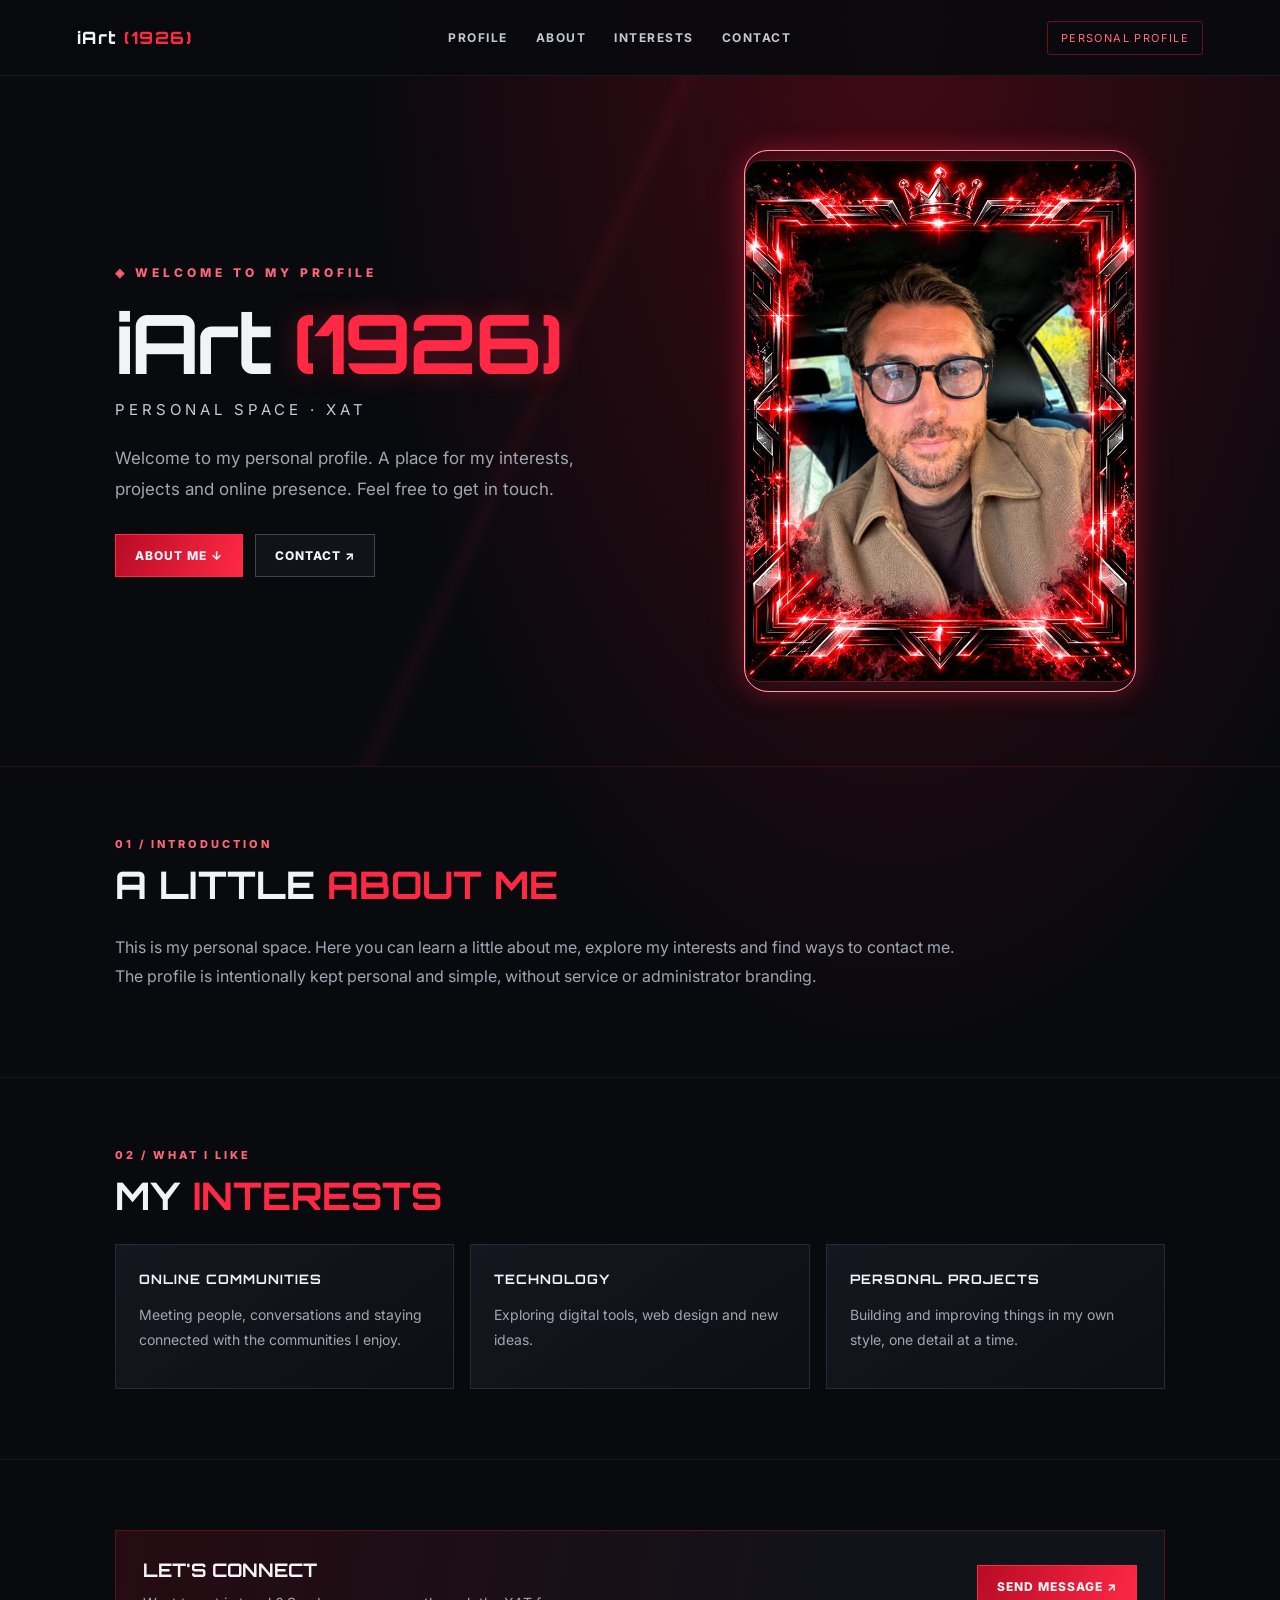
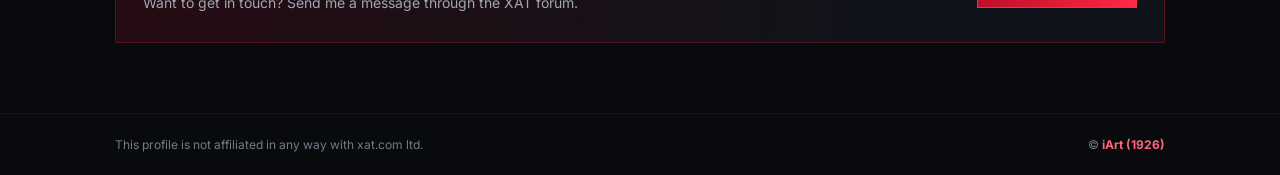
==== index.html @ 874a9d86 "Add files via upload" ====
<!doctype html>
<html lang="en">
<head>
<meta charset="utf-8"><meta name="viewport" content="width=device-width,initial-scale=1">
<title>iArt (1926) | Personal Profile</title>
<meta name="description" content="Personal profile of iArt (1926).">
<link rel="icon" type="image/jpeg" href="assets/profile.jpg">
<style>
@import url('https://fonts.googleapis.com/css2?family=Inter:wght@400;500;600;700;800&family=Orbitron:wght@500;700;800&display=swap');
:root{--red:#ff2945;--bg:#090a0e;--panel:#11131a;--line:#282b35;--text:#f2f3f7;--muted:#a1a6b3}*{box-sizing:border-box;-webkit-user-select:none;user-select:none;-webkit-touch-callout:none}html{scroll-behavior:smooth}img{-webkit-user-drag:none;user-drag:none}body{margin:0;background:radial-gradient(ellipse at 70% 0%,#420914 0,transparent 42%),var(--bg);color:var(--text);font-family:Inter,Arial,sans-serif;overflow-x:hidden}a{color:inherit;text-decoration:none}.top{height:76px;display:flex;align-items:center;justify-content:space-between;padding:0 clamp(20px,6vw,90px);border-bottom:1px solid #ffffff12;background:#090a0eeb;backdrop-filter:blur(12px);position:sticky;top:0;z-index:10}.brand{font-family:Orbitron,sans-serif;font-size:17px;font-weight:800;letter-spacing:1.5px}.brand span{color:var(--red)}nav{display:flex;gap:28px;color:#c5c8d1;font-size:12px;font-weight:700;letter-spacing:1.5px}nav a:hover{color:#fff}.pill{font-size:11px;color:#ff6b7e;border:1px solid #ff29455e;padding:9px 13px;letter-spacing:1.4px;border-radius:3px}.hero{min-height:590px;display:grid;grid-template-columns:1.1fr .9fr;gap:50px;align-items:center;padding:65px clamp(24px,9vw,140px);position:relative;overflow:hidden;border-bottom:1px solid #ff294526}.hero:before{content:"";position:absolute;inset:0;background:linear-gradient(115deg,transparent 42%,#ff29450d 43%,transparent 44%);animation:glow 8s ease-in-out infinite alternate;pointer-events:none}.copy,.portrait-wrap{position:relative;z-index:1}.eyebrow{font-size:12px;color:#ff6579;letter-spacing:4px;font-weight:800}.hero h1{font-family:Orbitron,sans-serif;font-size:clamp(44px,6.4vw,82px);line-height:1.05;letter-spacing:-2.5px;margin:20px 0 14px}.hero h1 span{color:var(--red);text-shadow:0 0 25px #ff29454d}.subtitle{font-size:15px;color:#c8cbd4;letter-spacing:4px;text-transform:uppercase}.intro{max-width:520px;color:var(--muted);font-size:17px;line-height:1.8;margin:24px 0 30px}.actions{display:flex;gap:12px;flex-wrap:wrap}.btn{display:inline-flex;align-items:center;justify-content:center;padding:13px 19px;background:linear-gradient(110deg,#b80b25,var(--red));border:1px solid #ff2945;font-size:12px;font-weight:800;letter-spacing:1px;transition:.2s}.btn:hover{transform:translateY(-3px);box-shadow:0 8px 25px #ff294533}.btn.alt{background:#11131a;border-color:#424550}.portrait-wrap{display:flex;align-items:center;justify-content:center;min-height:560px;isolation:isolate;position:relative}.portrait-wrap:after{content:"";position:absolute;width:min(34vw,390px);height:100%;max-height:540px;border:1px solid #ff2945;border-radius:24px;box-shadow:0 0 24px #ff294566;pointer-events:none;animation:framePulse 2.4s ease-in-out infinite;z-index:2;opacity:.65}.portrait-wrap:before{content:"";position:absolute;width:min(34vw,390px);height:100%;max-height:540px;border:1px solid #ff9aa7;border-radius:24px;pointer-events:none;animation:frameSweep 4s linear infinite;z-index:3}.portrait-ring{display:none}.portrait-ring:before{display:none}.portrait{width:min(34vw,390px);height:auto;max-height:540px;object-fit:contain;object-position:center;border-radius:16px;border:1px solid #ff29455c;box-shadow:0 0 40px #ff294533;animation:float 5s ease-in-out infinite, framePulse 2.4s ease-in-out infinite;position:relative;z-index:1;background:#090a0e}.section{padding:70px clamp(24px,9vw,140px);border-bottom:1px solid #ffffff0d}.section-head{margin-bottom:25px}.kicker{font-size:11px;color:#ff6579;letter-spacing:3px;font-weight:800}.section h2{font-family:Orbitron,sans-serif;font-size:clamp(25px,3vw,38px);margin:10px 0}.section h2 span{color:var(--red)}.section p{color:var(--muted);line-height:1.8;max-width:850px}.grid{display:grid;grid-template-columns:repeat(3,1fr);gap:16px;margin-top:25px}.card{background:linear-gradient(145deg,#151720,#0e0f14);border:1px solid var(--line);padding:23px;min-height:145px}.card strong{font-family:Orbitron,sans-serif;font-size:13px;letter-spacing:1px}.card p{font-size:14px;margin-bottom:0}.contact{display:flex;align-items:center;justify-content:space-between;gap:25px;background:linear-gradient(100deg,#260b12,#11131a 72%);border:1px solid #ff29453d;padding:27px}.contact h3{font-family:Orbitron,sans-serif;margin:0 0 8px}.contact p{margin:0;font-size:14px}.footer{display:flex;justify-content:space-between;gap:20px;padding:23px clamp(24px,9vw,140px);color:#747b89;font-size:12px}.footer b{color:#ff6579}@keyframes rotate{to{transform:rotate(360deg)}}@keyframes framePulse{0%,100%{opacity:.72;box-shadow:0 0 10px #ff2945,inset 0 0 12px #ff294522}50%{opacity:1;box-shadow:0 0 28px #ff2945,inset 0 0 25px #ff294544}}@keyframes frameSweep{0%{filter:drop-shadow(0 0 2px #fff)}50%{filter:drop-shadow(0 0 10px #ff2945)}100%{filter:drop-shadow(0 0 2px #fff)}}@keyframes float{0%,100%{transform:translateY(0)}50%{transform:translateY(-9px)}}@keyframes glow{from{transform:translateX(-1%)}to{transform:translateX(2%)}}@media(max-width:800px){nav{display:none}.hero{grid-template-columns:1fr;gap:10px;padding-top:55px}.hero h1{font-size:clamp(38px,10vw,66px)}.portrait-wrap{min-height:400px}.portrait{width:min(82vw,360px);max-height:420px}.portrait-ring{display:none}.portrait-wrap:before,.portrait-wrap:after{width:min(86vw,370px);height:420px}.grid{grid-template-columns:1fr}.contact,.footer{flex-direction:column;align-items:flex-start}.section{padding:50px 24px}}@media(prefers-reduced-motion:reduce){*,*:before,*:after{animation:none!important;scroll-behavior:auto!important}}
</style>
</head>
<body>
<header class="top"><a class="brand" href="#top">iArt <span>(1926)</span></a><nav><a href="#profile">PROFILE</a><a href="#about">ABOUT</a><a href="#interests">INTERESTS</a><a href="#contact">CONTACT</a></nav><span class="pill">PERSONAL PROFILE</span></header>
<main id="top">
<section class="hero" id="profile"><div class="copy"><div class="eyebrow">◈ WELCOME TO MY PROFILE</div><h1>iArt <span>(1926)</span></h1><div class="subtitle">Personal space · XAT</div><p class="intro">Welcome to my personal profile. A place for my interests, projects and online presence. Feel free to get in touch.</p><div class="actions"><a class="btn" href="#about">ABOUT ME ↓</a><a class="btn alt" href="https://forum.xat.com/messenger/compose/?to=30314" target="_blank" rel="noopener noreferrer">CONTACT ↗</a></div></div><div class="portrait-wrap"><div class="portrait-ring"></div><img class="portrait" src="assets/profile-frame.jpg" alt="iArt (1926) portrait with animated red crown frame"></div></section>
<section class="section" id="about"><div class="section-head"><div class="kicker">01 / INTRODUCTION</div><h2>A LITTLE <span>ABOUT ME</span></h2></div><p>This is my personal space. Here you can learn a little about me, explore my interests and find ways to contact me. The profile is intentionally kept personal and simple, without service or administrator branding.</p></section>
<section class="section" id="interests"><div class="section-head"><div class="kicker">02 / WHAT I LIKE</div><h2>MY <span>INTERESTS</span></h2></div><div class="grid"><article class="card"><strong>ONLINE COMMUNITIES</strong><p>Meeting people, conversations and staying connected with the communities I enjoy.</p></article><article class="card"><strong>TECHNOLOGY</strong><p>Exploring digital tools, web design and new ideas.</p></article><article class="card"><strong>PERSONAL PROJECTS</strong><p>Building and improving things in my own style, one detail at a time.</p></article></div></section>
<section class="section" id="contact"><div class="contact"><div><h3>LET'S CONNECT</h3><p>Want to get in touch? Send me a message through the XAT forum.</p></div><a class="btn" href="https://forum.xat.com/messenger/compose/?to=30314" target="_blank" rel="noopener noreferrer">SEND MESSAGE ↗</a></div></section>
</main><footer class="footer"><span>This profile is not affiliated in any way with xat.com ltd. </span><span>© <b>iArt (1926)</b></span></footer>

<script>
// Casual copy/inspection deterrents only; these cannot secure source code on a public website.
document.addEventListener('contextmenu', function (event) { event.preventDefault(); });
document.addEventListener('selectstart', function (event) { event.preventDefault(); });
document.addEventListener('dragstart', function (event) { if (event.target && event.target.tagName === 'IMG') event.preventDefault(); });
document.addEventListener('keydown', function (event) {
  const key = (event.key || '').toLowerCase();
  if ((event.ctrlKey || event.metaKey) && ['a','c','u','s','p','x'].includes(key)) event.preventDefault();
  if (event.key === 'F12' || (event.ctrlKey && event.shiftKey && ['i','j','c'].includes(key))) event.preventDefault();
});
</script>
</body></html>
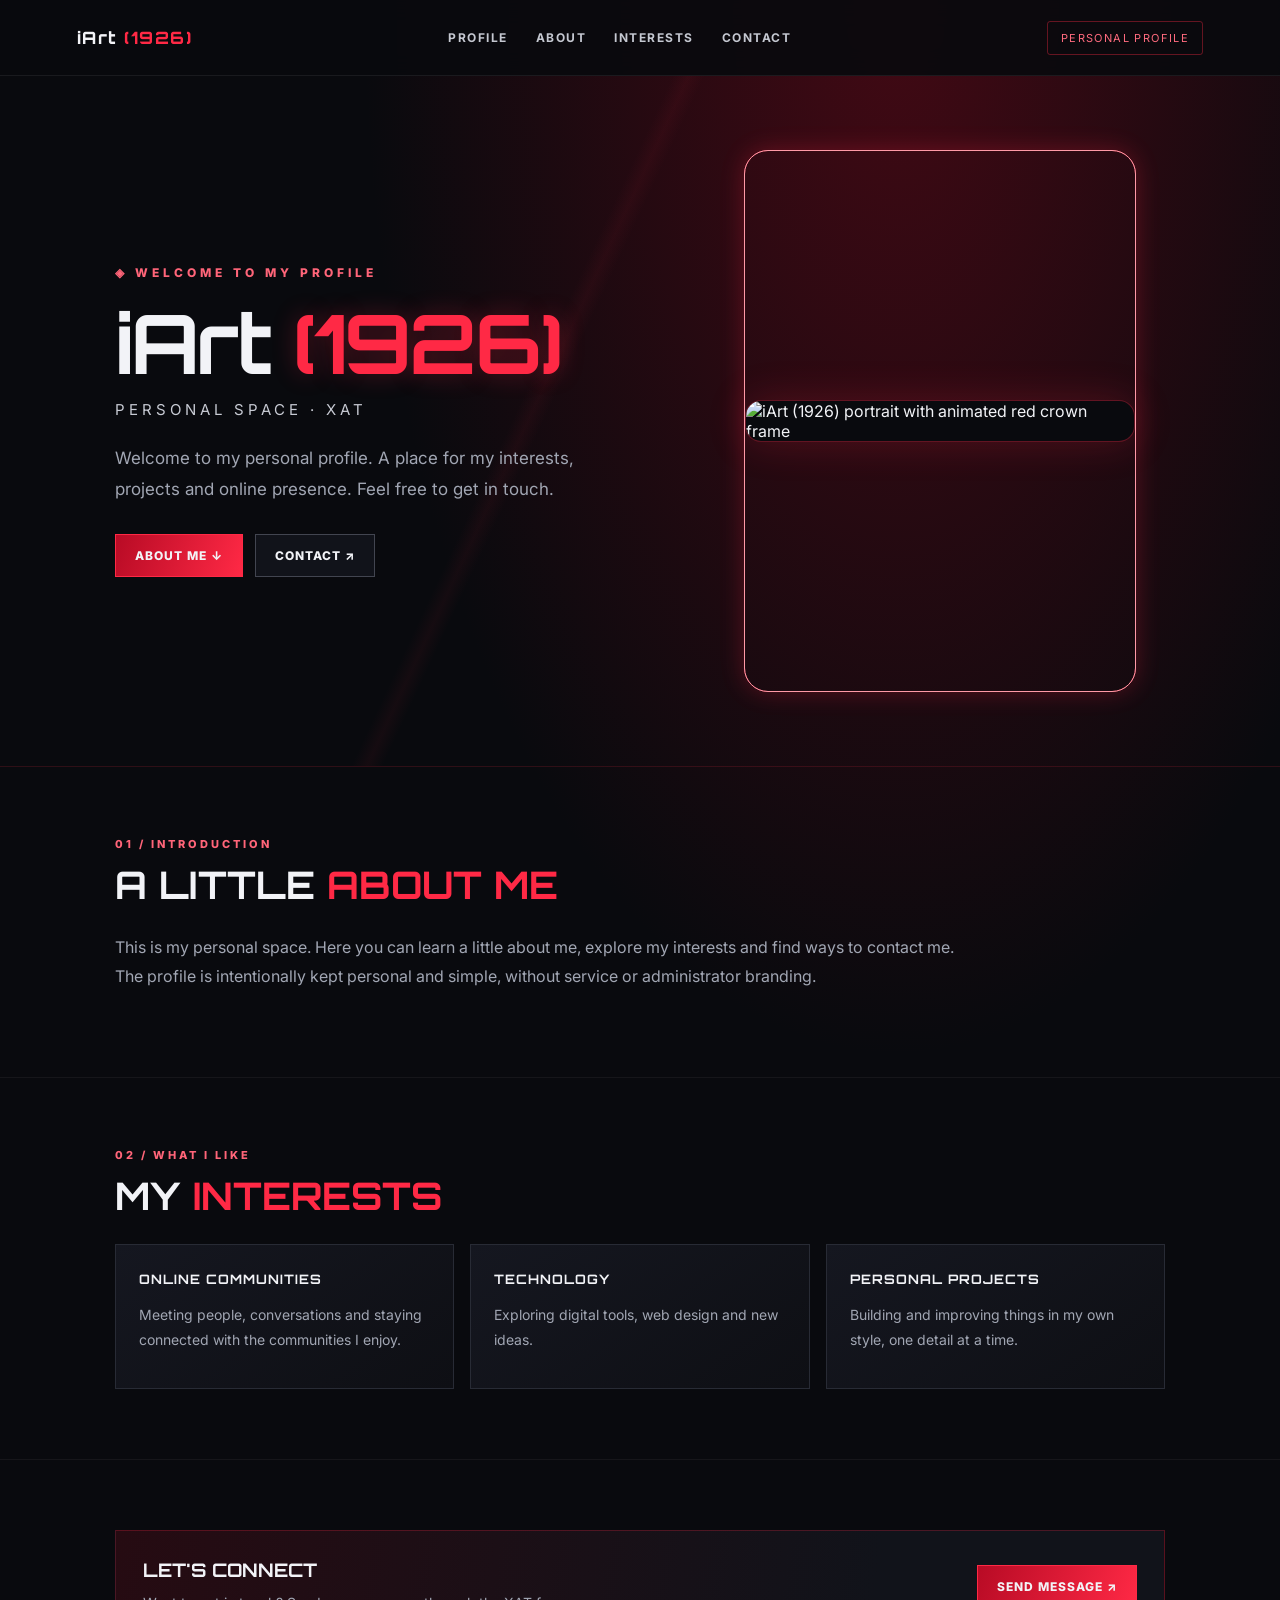
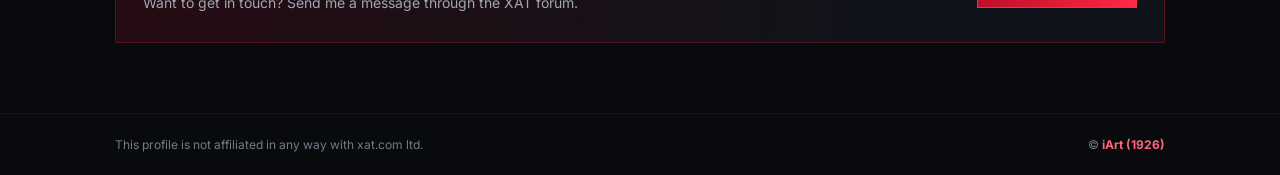
==== commit a2fb709b: "Update index.html" ====
--- a/index.html
+++ b/index.html
@@ -13,7 +13,7 @@
 <body>
 <header class="top"><a class="brand" href="#top">iArt <span>(1926)</span></a><nav><a href="#profile">PROFILE</a><a href="#about">ABOUT</a><a href="#interests">INTERESTS</a><a href="#contact">CONTACT</a></nav><span class="pill">PERSONAL PROFILE</span></header>
 <main id="top">
-<section class="hero" id="profile"><div class="copy"><div class="eyebrow">◈ WELCOME TO MY PROFILE</div><h1>iArt <span>(1926)</span></h1><div class="subtitle">Personal space · XAT</div><p class="intro">Welcome to my personal profile. A place for my interests, projects and online presence. Feel free to get in touch.</p><div class="actions"><a class="btn" href="#about">ABOUT ME ↓</a><a class="btn alt" href="https://forum.xat.com/messenger/compose/?to=30314" target="_blank" rel="noopener noreferrer">CONTACT ↗</a></div></div><div class="portrait-wrap"><div class="portrait-ring"></div><img class="portrait" src="assets/profile-frame.jpg" alt="iArt (1926) portrait with animated red crown frame"></div></section>
+<section class="hero" id="profile"><div class="copy"><div class="eyebrow">◈ WELCOME TO MY PROFILE</div><h1>iArt <span>(1926)</span></h1><div class="subtitle">Personal space · XAT</div><p class="intro">Welcome to my personal profile. A place for my interests, projects and online presence. Feel free to get in touch.</p><div class="actions"><a class="btn" href="#about">ABOUT ME ↓</a><a class="btn alt" href="https://forum.xat.com/messenger/compose/?to=30314" target="_blank" rel="noopener noreferrer">CONTACT ↗</a></div></div><div class="portrait-wrap"><div class="portrait-ring"></div><img class="portrait" src="https://xatimg.com/image/y2RQSzGAPygs.jpg" alt="iArt (1926) portrait with animated red crown frame"></div></section>
 <section class="section" id="about"><div class="section-head"><div class="kicker">01 / INTRODUCTION</div><h2>A LITTLE <span>ABOUT ME</span></h2></div><p>This is my personal space. Here you can learn a little about me, explore my interests and find ways to contact me. The profile is intentionally kept personal and simple, without service or administrator branding.</p></section>
 <section class="section" id="interests"><div class="section-head"><div class="kicker">02 / WHAT I LIKE</div><h2>MY <span>INTERESTS</span></h2></div><div class="grid"><article class="card"><strong>ONLINE COMMUNITIES</strong><p>Meeting people, conversations and staying connected with the communities I enjoy.</p></article><article class="card"><strong>TECHNOLOGY</strong><p>Exploring digital tools, web design and new ideas.</p></article><article class="card"><strong>PERSONAL PROJECTS</strong><p>Building and improving things in my own style, one detail at a time.</p></article></div></section>
 <section class="section" id="contact"><div class="contact"><div><h3>LET'S CONNECT</h3><p>Want to get in touch? Send me a message through the XAT forum.</p></div><a class="btn" href="https://forum.xat.com/messenger/compose/?to=30314" target="_blank" rel="noopener noreferrer">SEND MESSAGE ↗</a></div></section>
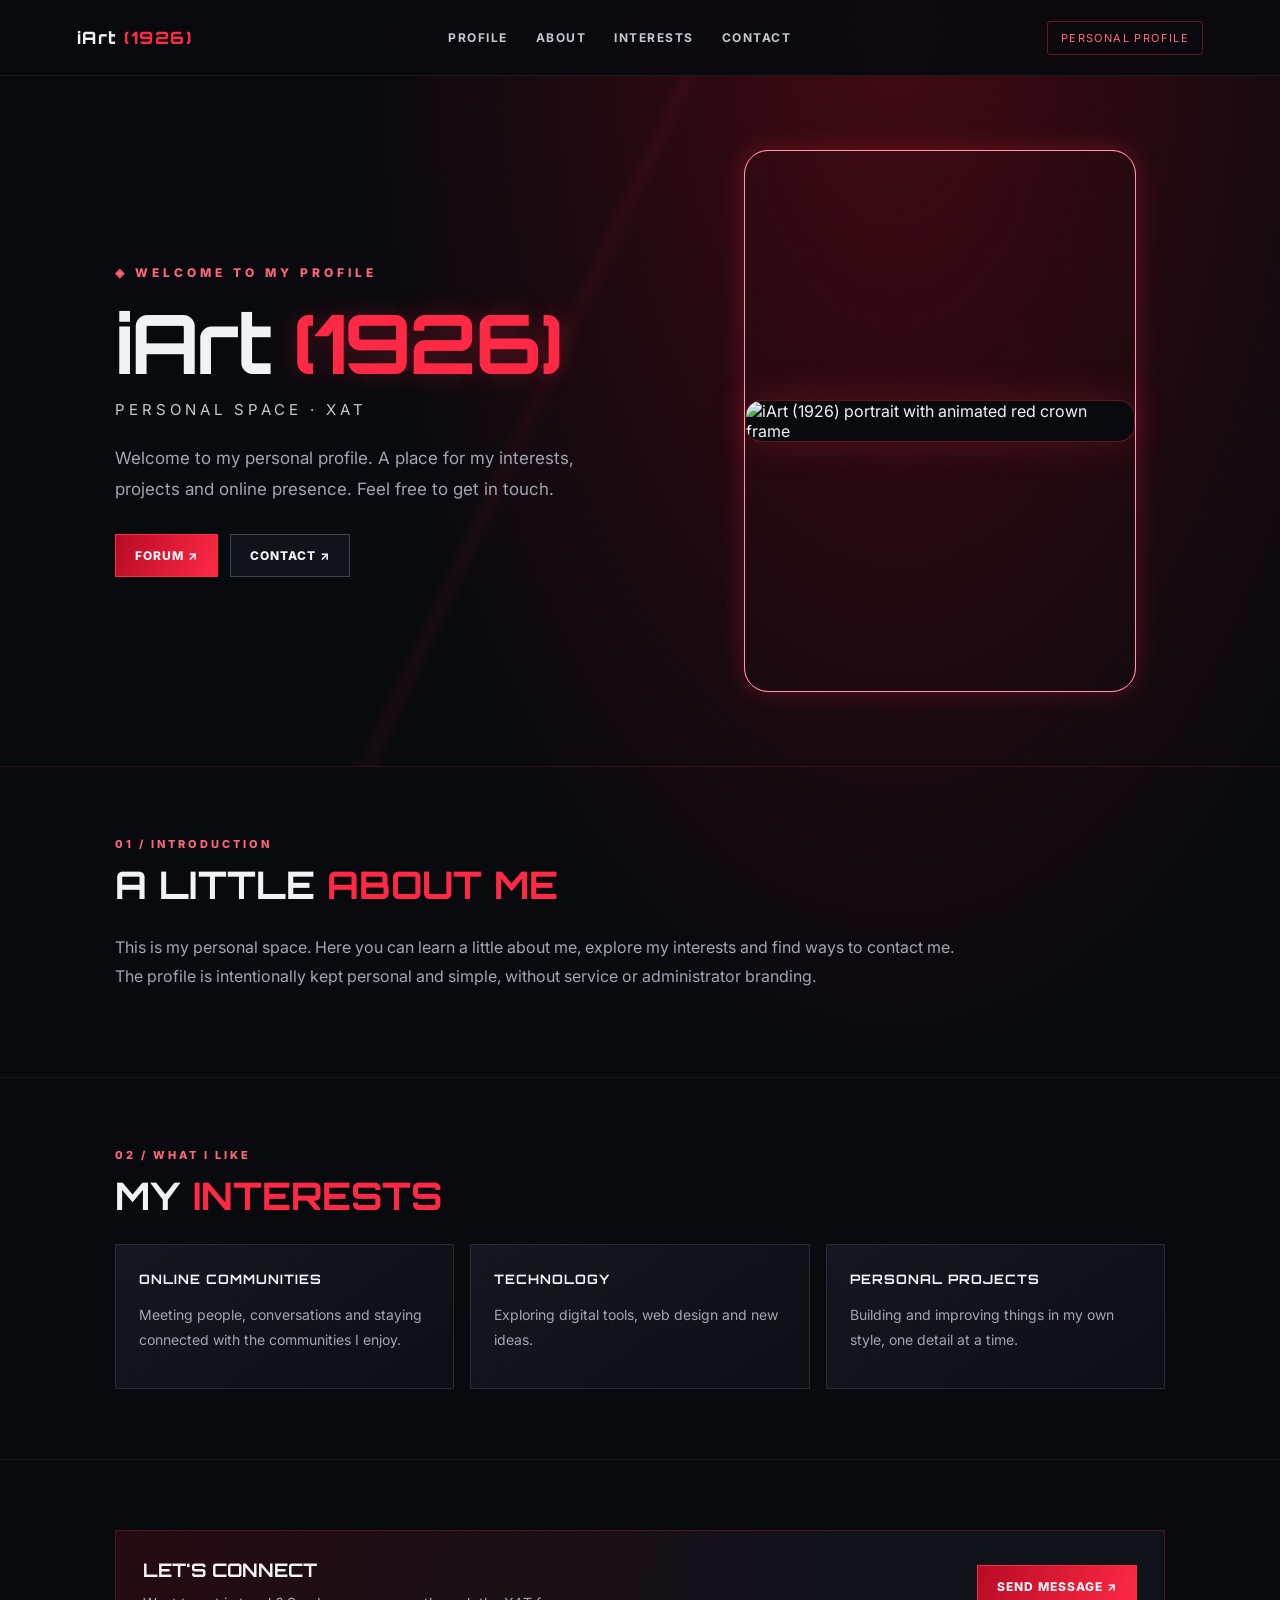
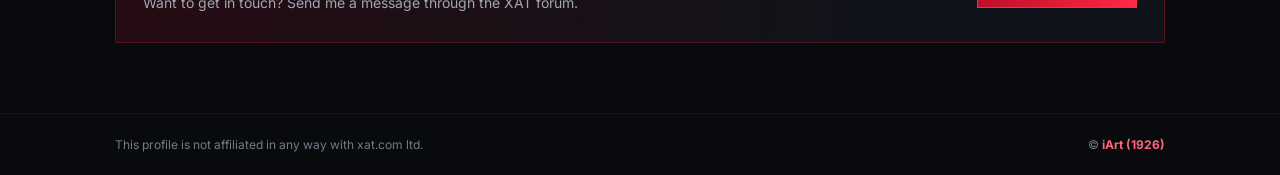
==== commit 7cd12cf3: "Update index.html" ====
--- a/index.html
+++ b/index.html
@@ -13,7 +13,7 @@
 <body>
 <header class="top"><a class="brand" href="#top">iArt <span>(1926)</span></a><nav><a href="#profile">PROFILE</a><a href="#about">ABOUT</a><a href="#interests">INTERESTS</a><a href="#contact">CONTACT</a></nav><span class="pill">PERSONAL PROFILE</span></header>
 <main id="top">
-<section class="hero" id="profile"><div class="copy"><div class="eyebrow">◈ WELCOME TO MY PROFILE</div><h1>iArt <span>(1926)</span></h1><div class="subtitle">Personal space · XAT</div><p class="intro">Welcome to my personal profile. A place for my interests, projects and online presence. Feel free to get in touch.</p><div class="actions"><a class="btn" href="#about">ABOUT ME ↓</a><a class="btn alt" href="https://forum.xat.com/messenger/compose/?to=30314" target="_blank" rel="noopener noreferrer">CONTACT ↗</a></div></div><div class="portrait-wrap"><div class="portrait-ring"></div><img class="portrait" src="https://xatimg.com/image/y2RQSzGAPygs.jpg" alt="iArt (1926) portrait with animated red crown frame"></div></section>
+<section class="hero" id="profile"><div class="copy"><div class="eyebrow">◈ WELCOME TO MY PROFILE</div><h1>iArt <span>(1926)</span></h1><div class="subtitle">Personal space · XAT</div><p class="intro">Welcome to my personal profile. A place for my interests, projects and online presence. Feel free to get in touch.</p><div class="actions"><a class="btn" href="https://forum.xat.com/profile/30314/">FORUM ↗</a><a class="btn alt" href="https://forum.xat.com/messenger/compose/?to=30314" target="_blank" rel="noopener noreferrer">CONTACT ↗</a></div></div><div class="portrait-wrap"><div class="portrait-ring"></div><img class="portrait" src="https://xatimg.com/image/y2RQSzGAPygs.jpg" alt="iArt (1926) portrait with animated red crown frame"></div></section>
 <section class="section" id="about"><div class="section-head"><div class="kicker">01 / INTRODUCTION</div><h2>A LITTLE <span>ABOUT ME</span></h2></div><p>This is my personal space. Here you can learn a little about me, explore my interests and find ways to contact me. The profile is intentionally kept personal and simple, without service or administrator branding.</p></section>
 <section class="section" id="interests"><div class="section-head"><div class="kicker">02 / WHAT I LIKE</div><h2>MY <span>INTERESTS</span></h2></div><div class="grid"><article class="card"><strong>ONLINE COMMUNITIES</strong><p>Meeting people, conversations and staying connected with the communities I enjoy.</p></article><article class="card"><strong>TECHNOLOGY</strong><p>Exploring digital tools, web design and new ideas.</p></article><article class="card"><strong>PERSONAL PROJECTS</strong><p>Building and improving things in my own style, one detail at a time.</p></article></div></section>
 <section class="section" id="contact"><div class="contact"><div><h3>LET'S CONNECT</h3><p>Want to get in touch? Send me a message through the XAT forum.</p></div><a class="btn" href="https://forum.xat.com/messenger/compose/?to=30314" target="_blank" rel="noopener noreferrer">SEND MESSAGE ↗</a></div></section>
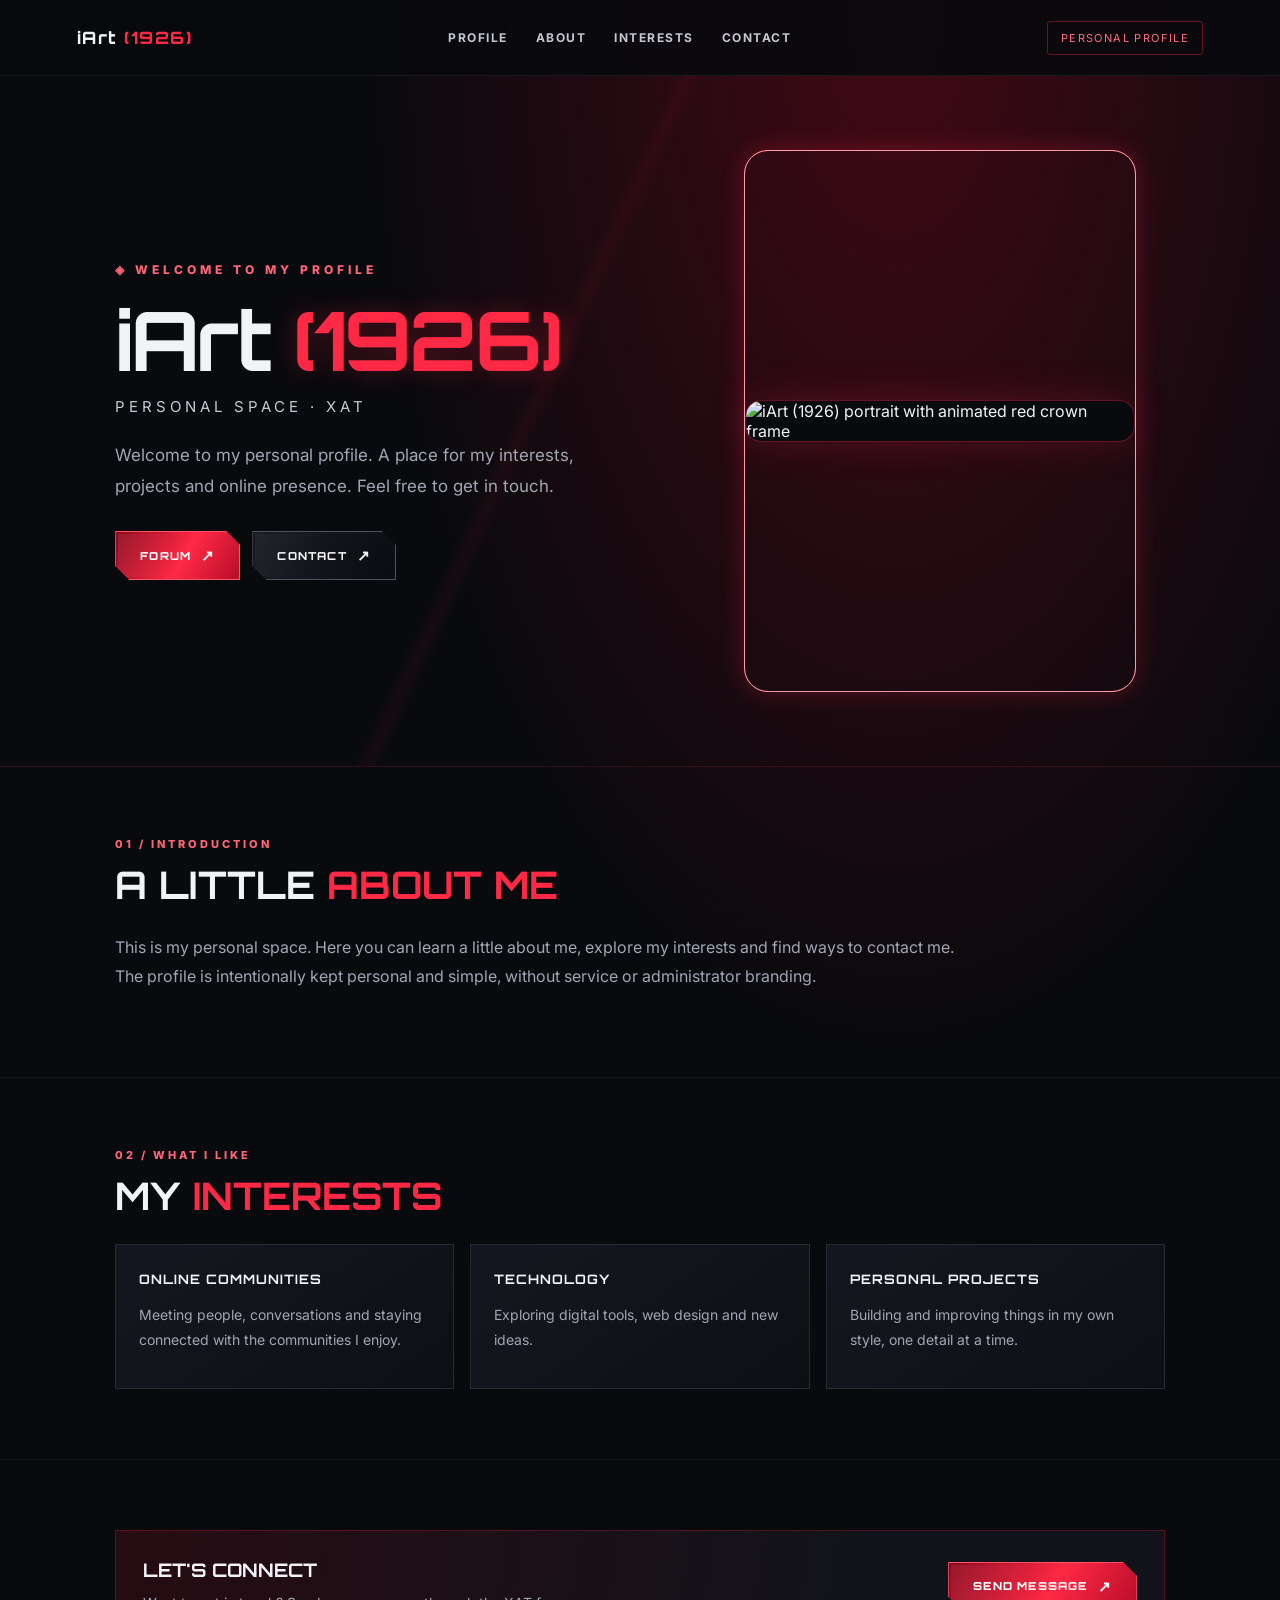
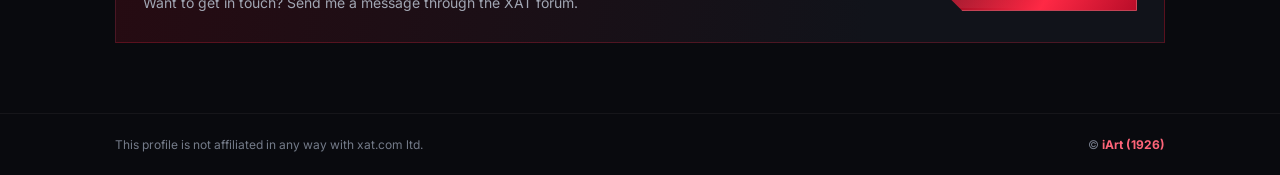
==== commit 5d5b87b5: "Update index.html" ====
--- a/index.html
+++ b/index.html
@@ -7,27 +7,25 @@
 <link rel="icon" type="image/jpeg" href="assets/profile.jpg">
 <style>
 @import url('https://fonts.googleapis.com/css2?family=Inter:wght@400;500;600;700;800&family=Orbitron:wght@500;700;800&display=swap');
-:root{--red:#ff2945;--bg:#090a0e;--panel:#11131a;--line:#282b35;--text:#f2f3f7;--muted:#a1a6b3}*{box-sizing:border-box;-webkit-user-select:none;user-select:none;-webkit-touch-callout:none}html{scroll-behavior:smooth}img{-webkit-user-drag:none;user-drag:none}body{margin:0;background:radial-gradient(ellipse at 70% 0%,#420914 0,transparent 42%),var(--bg);color:var(--text);font-family:Inter,Arial,sans-serif;overflow-x:hidden}a{color:inherit;text-decoration:none}.top{height:76px;display:flex;align-items:center;justify-content:space-between;padding:0 clamp(20px,6vw,90px);border-bottom:1px solid #ffffff12;background:#090a0eeb;backdrop-filter:blur(12px);position:sticky;top:0;z-index:10}.brand{font-family:Orbitron,sans-serif;font-size:17px;font-weight:800;letter-spacing:1.5px}.brand span{color:var(--red)}nav{display:flex;gap:28px;color:#c5c8d1;font-size:12px;font-weight:700;letter-spacing:1.5px}nav a:hover{color:#fff}.pill{font-size:11px;color:#ff6b7e;border:1px solid #ff29455e;padding:9px 13px;letter-spacing:1.4px;border-radius:3px}.hero{min-height:590px;display:grid;grid-template-columns:1.1fr .9fr;gap:50px;align-items:center;padding:65px clamp(24px,9vw,140px);position:relative;overflow:hidden;border-bottom:1px solid #ff294526}.hero:before{content:"";position:absolute;inset:0;background:linear-gradient(115deg,transparent 42%,#ff29450d 43%,transparent 44%);animation:glow 8s ease-in-out infinite alternate;pointer-events:none}.copy,.portrait-wrap{position:relative;z-index:1}.eyebrow{font-size:12px;color:#ff6579;letter-spacing:4px;font-weight:800}.hero h1{font-family:Orbitron,sans-serif;font-size:clamp(44px,6.4vw,82px);line-height:1.05;letter-spacing:-2.5px;margin:20px 0 14px}.hero h1 span{color:var(--red);text-shadow:0 0 25px #ff29454d}.subtitle{font-size:15px;color:#c8cbd4;letter-spacing:4px;text-transform:uppercase}.intro{max-width:520px;color:var(--muted);font-size:17px;line-height:1.8;margin:24px 0 30px}.actions{display:flex;gap:12px;flex-wrap:wrap}.btn{display:inline-flex;align-items:center;justify-content:center;padding:13px 19px;background:linear-gradient(110deg,#b80b25,var(--red));border:1px solid #ff2945;font-size:12px;font-weight:800;letter-spacing:1px;transition:.2s}.btn:hover{transform:translateY(-3px);box-shadow:0 8px 25px #ff294533}.btn.alt{background:#11131a;border-color:#424550}.portrait-wrap{display:flex;align-items:center;justify-content:center;min-height:560px;isolation:isolate;position:relative}.portrait-wrap:after{content:"";position:absolute;width:min(34vw,390px);height:100%;max-height:540px;border:1px solid #ff2945;border-radius:24px;box-shadow:0 0 24px #ff294566;pointer-events:none;animation:framePulse 2.4s ease-in-out infinite;z-index:2;opacity:.65}.portrait-wrap:before{content:"";position:absolute;width:min(34vw,390px);height:100%;max-height:540px;border:1px solid #ff9aa7;border-radius:24px;pointer-events:none;animation:frameSweep 4s linear infinite;z-index:3}.portrait-ring{display:none}.portrait-ring:before{display:none}.portrait{width:min(34vw,390px);height:auto;max-height:540px;object-fit:contain;object-position:center;border-radius:16px;border:1px solid #ff29455c;box-shadow:0 0 40px #ff294533;animation:float 5s ease-in-out infinite, framePulse 2.4s ease-in-out infinite;position:relative;z-index:1;background:#090a0e}.section{padding:70px clamp(24px,9vw,140px);border-bottom:1px solid #ffffff0d}.section-head{margin-bottom:25px}.kicker{font-size:11px;color:#ff6579;letter-spacing:3px;font-weight:800}.section h2{font-family:Orbitron,sans-serif;font-size:clamp(25px,3vw,38px);margin:10px 0}.section h2 span{color:var(--red)}.section p{color:var(--muted);line-height:1.8;max-width:850px}.grid{display:grid;grid-template-columns:repeat(3,1fr);gap:16px;margin-top:25px}.card{background:linear-gradient(145deg,#151720,#0e0f14);border:1px solid var(--line);padding:23px;min-height:145px}.card strong{font-family:Orbitron,sans-serif;font-size:13px;letter-spacing:1px}.card p{font-size:14px;margin-bottom:0}.contact{display:flex;align-items:center;justify-content:space-between;gap:25px;background:linear-gradient(100deg,#260b12,#11131a 72%);border:1px solid #ff29453d;padding:27px}.contact h3{font-family:Orbitron,sans-serif;margin:0 0 8px}.contact p{margin:0;font-size:14px}.footer{display:flex;justify-content:space-between;gap:20px;padding:23px clamp(24px,9vw,140px);color:#747b89;font-size:12px}.footer b{color:#ff6579}@keyframes rotate{to{transform:rotate(360deg)}}@keyframes framePulse{0%,100%{opacity:.72;box-shadow:0 0 10px #ff2945,inset 0 0 12px #ff294522}50%{opacity:1;box-shadow:0 0 28px #ff2945,inset 0 0 25px #ff294544}}@keyframes frameSweep{0%{filter:drop-shadow(0 0 2px #fff)}50%{filter:drop-shadow(0 0 10px #ff2945)}100%{filter:drop-shadow(0 0 2px #fff)}}@keyframes float{0%,100%{transform:translateY(0)}50%{transform:translateY(-9px)}}@keyframes glow{from{transform:translateX(-1%)}to{transform:translateX(2%)}}@media(max-width:800px){nav{display:none}.hero{grid-template-columns:1fr;gap:10px;padding-top:55px}.hero h1{font-size:clamp(38px,10vw,66px)}.portrait-wrap{min-height:400px}.portrait{width:min(82vw,360px);max-height:420px}.portrait-ring{display:none}.portrait-wrap:before,.portrait-wrap:after{width:min(86vw,370px);height:420px}.grid{grid-template-columns:1fr}.contact,.footer{flex-direction:column;align-items:flex-start}.section{padding:50px 24px}}@media(prefers-reduced-motion:reduce){*,*:before,*:after{animation:none!important;scroll-behavior:auto!important}}
+:root{--red:#ff2945;--bg:#090a0e;--panel:#11131a;--line:#282b35;--text:#f2f3f7;--muted:#a1a6b3}*{box-sizing:border-box;-webkit-user-select:none;user-select:none;-webkit-touch-callout:none}html{scroll-behavior:smooth}img{-webkit-user-drag:none;user-drag:none}body{margin:0;background:radial-gradient(ellipse at 70% 0%,#420914 0,transparent 42%),var(--bg);color:var(--text);font-family:Inter,Arial,sans-serif;overflow-x:hidden}a{color:inherit;text-decoration:none}.top{height:76px;display:flex;align-items:center;justify-content:space-between;padding:0 clamp(20px,6vw,90px);border-bottom:1px solid #ffffff12;background:#090a0eeb;backdrop-filter:blur(12px);position:sticky;top:0;z-index:10}.brand{font-family:Orbitron,sans-serif;font-size:17px;font-weight:800;letter-spacing:1.5px}.brand span{color:var(--red)}nav{display:flex;gap:28px;color:#c5c8d1;font-size:12px;font-weight:700;letter-spacing:1.5px}nav a{transition:color .2s}nav a:hover{color:#fff}.pill{font-size:11px;color:#ff6b7e;border:1px solid #ff29455e;padding:9px 13px;letter-spacing:1.4px;border-radius:3px}.hero{min-height:590px;display:grid;grid-template-columns:1.1fr .9fr;gap:50px;align-items:center;padding:65px clamp(24px,9vw,140px);position:relative;overflow:hidden;border-bottom:1px solid #ff294526}.hero:before{content:"";position:absolute;inset:0;background:linear-gradient(115deg,transparent 42%,#ff29450d 43%,transparent 44%);animation:glow 8s ease-in-out infinite alternate;pointer-events:none}.copy,.portrait-wrap{position:relative;z-index:1}.eyebrow{font-size:12px;color:#ff6579;letter-spacing:4px;font-weight:800}.hero h1{font-family:Orbitron,sans-serif;font-size:clamp(44px,6.4vw,82px);line-height:1.05;letter-spacing:-2.5px;margin:20px 0 14px}.hero h1 span{color:var(--red);text-shadow:0 0 25px #ff29454d}.subtitle{font-size:15px;color:#c8cbd4;letter-spacing:4px;text-transform:uppercase}.intro{max-width:520px;color:var(--muted);font-size:17px;line-height:1.8;margin:24px 0 30px}.actions{display:flex;gap:12px;flex-wrap:wrap}
+/* Premium angular buttons */
+.btn{position:relative;isolation:isolate;display:inline-flex;align-items:center;justify-content:center;gap:10px;min-height:48px;padding:14px 24px;color:#fff;background:linear-gradient(120deg,#8d071c 0%,#ff2945 55%,#b90d29 100%);border:1px solid #ff5368;clip-path:polygon(0 0,calc(100% - 14px) 0,100% 14px,100% 100%,14px 100%,0 calc(100% - 14px));font-family:Orbitron,sans-serif;font-size:11px;font-weight:800;letter-spacing:1.2px;text-transform:uppercase;transition:transform .25s ease,filter .25s ease,box-shadow .25s ease;box-shadow:0 0 15px #ff294522;cursor:pointer}.btn:before{content:"";position:absolute;inset:2px;background:linear-gradient(110deg,#ffffff12,transparent 45%);z-index:-1;pointer-events:none}.btn:hover{transform:translateY(-4px);filter:brightness(1.22);box-shadow:0 8px 28px #ff294566}.btn:active{transform:translateY(-1px)}.btn span{font-size:15px;transition:transform .2s ease}.btn:hover span{transform:translate(2px,-2px)}.btn.alt{color:#f4f4f7;background:linear-gradient(120deg,#191b23,#0b0c11);border:1px solid #50515e;box-shadow:inset 0 0 15px #ffffff05}.btn.alt:before{background:linear-gradient(110deg,#ffffff0b,transparent 50%)}.btn.alt:hover{border-color:#ff2945;box-shadow:0 8px 25px #ff294533}
+.portrait-wrap{display:flex;align-items:center;justify-content:center;min-height:560px;isolation:isolate;position:relative}.portrait-wrap:after{content:"";position:absolute;width:min(34vw,390px);height:100%;max-height:540px;border:1px solid #ff2945;border-radius:24px;box-shadow:0 0 24px #ff294566;pointer-events:none;animation:framePulse 2.4s ease-in-out infinite;z-index:2;opacity:.65}.portrait-wrap:before{content:"";position:absolute;width:min(34vw,390px);height:100%;max-height:540px;border:1px solid #ff9aa7;border-radius:24px;pointer-events:none;animation:frameSweep 4s linear infinite;z-index:3}.portrait-ring{display:none}.portrait-ring:before{display:none}.portrait{width:min(34vw,390px);height:auto;max-height:540px;object-fit:contain;object-position:center;border-radius:16px;border:1px solid #ff29455c;box-shadow:0 0 40px #ff294533;animation:float 5s ease-in-out infinite,framePulse 2.4s ease-in-out infinite;position:relative;z-index:1;background:#090a0e}.section{padding:70px clamp(24px,9vw,140px);border-bottom:1px solid #ffffff0d}.section-head{margin-bottom:25px}.kicker{font-size:11px;color:#ff6579;letter-spacing:3px;font-weight:800}.section h2{font-family:Orbitron,sans-serif;font-size:clamp(25px,3vw,38px);margin:10px 0}.section h2 span{color:var(--red)}.section p{color:var(--muted);line-height:1.8;max-width:850px}.grid{display:grid;grid-template-columns:repeat(3,1fr);gap:16px;margin-top:25px}.card{background:linear-gradient(145deg,#151720,#0e0f14);border:1px solid var(--line);padding:23px;min-height:145px}.card strong{font-family:Orbitron,sans-serif;font-size:13px;letter-spacing:1px}.card p{font-size:14px;margin-bottom:0}.contact{display:flex;align-items:center;justify-content:space-between;gap:25px;background:linear-gradient(100deg,#260b12,#11131a 72%);border:1px solid #ff29453d;padding:27px}.contact h3{font-family:Orbitron,sans-serif;margin:0 0 8px}.contact p{margin:0;font-size:14px}.footer{display:flex;justify-content:space-between;gap:20px;padding:23px clamp(24px,9vw,140px);color:#747b89;font-size:12px}.footer b{color:#ff6579}@keyframes framePulse{0%,100%{opacity:.72;box-shadow:0 0 10px #ff2945,inset 0 0 12px #ff294522}50%{opacity:1;box-shadow:0 0 28px #ff2945,inset 0 0 25px #ff294544}}@keyframes frameSweep{0%{filter:drop-shadow(0 0 2px #fff)}50%{filter:drop-shadow(0 0 10px #ff2945)}100%{filter:drop-shadow(0 0 2px #fff)}}@keyframes float{0%,100%{transform:translateY(0)}50%{transform:translateY(-9px)}}@keyframes glow{from{transform:translateX(-1%)}to{transform:translateX(2%)}}@media(max-width:800px){nav{display:none}.hero{grid-template-columns:1fr;gap:10px;padding-top:55px}.hero h1{font-size:clamp(38px,10vw,66px)}.portrait-wrap{min-height:400px}.portrait{width:min(82vw,360px);max-height:420px}.portrait-ring{display:none}.portrait-wrap:before,.portrait-wrap:after{width:min(86vw,370px);height:420px}.grid{grid-template-columns:1fr}.contact,.footer{flex-direction:column;align-items:flex-start}.section{padding:50px 24px}}@media(prefers-reduced-motion:reduce){*,*:before,*:after{animation:none!important;scroll-behavior:auto!important}}
 </style>
 </head>
 <body>
 <header class="top"><a class="brand" href="#top">iArt <span>(1926)</span></a><nav><a href="#profile">PROFILE</a><a href="#about">ABOUT</a><a href="#interests">INTERESTS</a><a href="#contact">CONTACT</a></nav><span class="pill">PERSONAL PROFILE</span></header>
 <main id="top">
-<section class="hero" id="profile"><div class="copy"><div class="eyebrow">◈ WELCOME TO MY PROFILE</div><h1>iArt <span>(1926)</span></h1><div class="subtitle">Personal space · XAT</div><p class="intro">Welcome to my personal profile. A place for my interests, projects and online presence. Feel free to get in touch.</p><div class="actions"><a class="btn" href="https://forum.xat.com/profile/30314/">FORUM ↗</a><a class="btn alt" href="https://forum.xat.com/messenger/compose/?to=30314" target="_blank" rel="noopener noreferrer">CONTACT ↗</a></div></div><div class="portrait-wrap"><div class="portrait-ring"></div><img class="portrait" src="https://xatimg.com/image/y2RQSzGAPygs.jpg" alt="iArt (1926) portrait with animated red crown frame"></div></section>
+<section class="hero" id="profile"><div class="copy"><div class="eyebrow">◈ WELCOME TO MY PROFILE</div><h1>iArt <span>(1926)</span></h1><div class="subtitle">Personal space · XAT</div><p class="intro">Welcome to my personal profile. A place for my interests, projects and online presence. Feel free to get in touch.</p><div class="actions"><a class="btn" href="https://forum.xat.com/profile/30314/" target="_blank" rel="noopener noreferrer">FORUM <span>↗</span></a><a class="btn alt" href="https://forum.xat.com/messenger/compose/?to=30314" target="_blank" rel="noopener noreferrer">CONTACT <span>↗</span></a></div></div><div class="portrait-wrap"><div class="portrait-ring"></div><img class="portrait" src="https://xatimg.com/image/y2RQSzGAPygs.jpg" alt="iArt (1926) portrait with animated red crown frame"></div></section>
 <section class="section" id="about"><div class="section-head"><div class="kicker">01 / INTRODUCTION</div><h2>A LITTLE <span>ABOUT ME</span></h2></div><p>This is my personal space. Here you can learn a little about me, explore my interests and find ways to contact me. The profile is intentionally kept personal and simple, without service or administrator branding.</p></section>
 <section class="section" id="interests"><div class="section-head"><div class="kicker">02 / WHAT I LIKE</div><h2>MY <span>INTERESTS</span></h2></div><div class="grid"><article class="card"><strong>ONLINE COMMUNITIES</strong><p>Meeting people, conversations and staying connected with the communities I enjoy.</p></article><article class="card"><strong>TECHNOLOGY</strong><p>Exploring digital tools, web design and new ideas.</p></article><article class="card"><strong>PERSONAL PROJECTS</strong><p>Building and improving things in my own style, one detail at a time.</p></article></div></section>
-<section class="section" id="contact"><div class="contact"><div><h3>LET'S CONNECT</h3><p>Want to get in touch? Send me a message through the XAT forum.</p></div><a class="btn" href="https://forum.xat.com/messenger/compose/?to=30314" target="_blank" rel="noopener noreferrer">SEND MESSAGE ↗</a></div></section>
-</main><footer class="footer"><span>This profile is not affiliated in any way with xat.com ltd. </span><span>© <b>iArt (1926)</b></span></footer>
-
+<section class="section" id="contact"><div class="contact"><div><h3>LET'S CONNECT</h3><p>Want to get in touch? Send me a message through the XAT forum.</p></div><a class="btn" href="https://forum.xat.com/messenger/compose/?to=30314" target="_blank" rel="noopener noreferrer">SEND MESSAGE <span>↗</span></a></div></section>
+</main><footer class="footer"><span>This profile is not affiliated in any way with xat.com ltd.</span><span>© <b>iArt (1926)</b></span></footer>
 <script>
 // Casual copy/inspection deterrents only; these cannot secure source code on a public website.
-document.addEventListener('contextmenu', function (event) { event.preventDefault(); });
-document.addEventListener('selectstart', function (event) { event.preventDefault(); });
-document.addEventListener('dragstart', function (event) { if (event.target && event.target.tagName === 'IMG') event.preventDefault(); });
-document.addEventListener('keydown', function (event) {
-  const key = (event.key || '').toLowerCase();
-  if ((event.ctrlKey || event.metaKey) && ['a','c','u','s','p','x'].includes(key)) event.preventDefault();
-  if (event.key === 'F12' || (event.ctrlKey && event.shiftKey && ['i','j','c'].includes(key))) event.preventDefault();
-});
+document.addEventListener('contextmenu',function(event){event.preventDefault()});
+document.addEventListener('selectstart',function(event){event.preventDefault()});
+document.addEventListener('dragstart',function(event){if(event.target&&event.target.tagName==='IMG')event.preventDefault()});
+document.addEventListener('keydown',function(event){const key=(event.key||'').toLowerCase();if((event.ctrlKey||event.metaKey)&&['a','c','u','s','p','x'].includes(key))event.preventDefault();if(event.key==='F12'||(event.ctrlKey&&event.shiftKey&&['i','j','c'].includes(key)))event.preventDefault()});
 </script>
 </body></html>
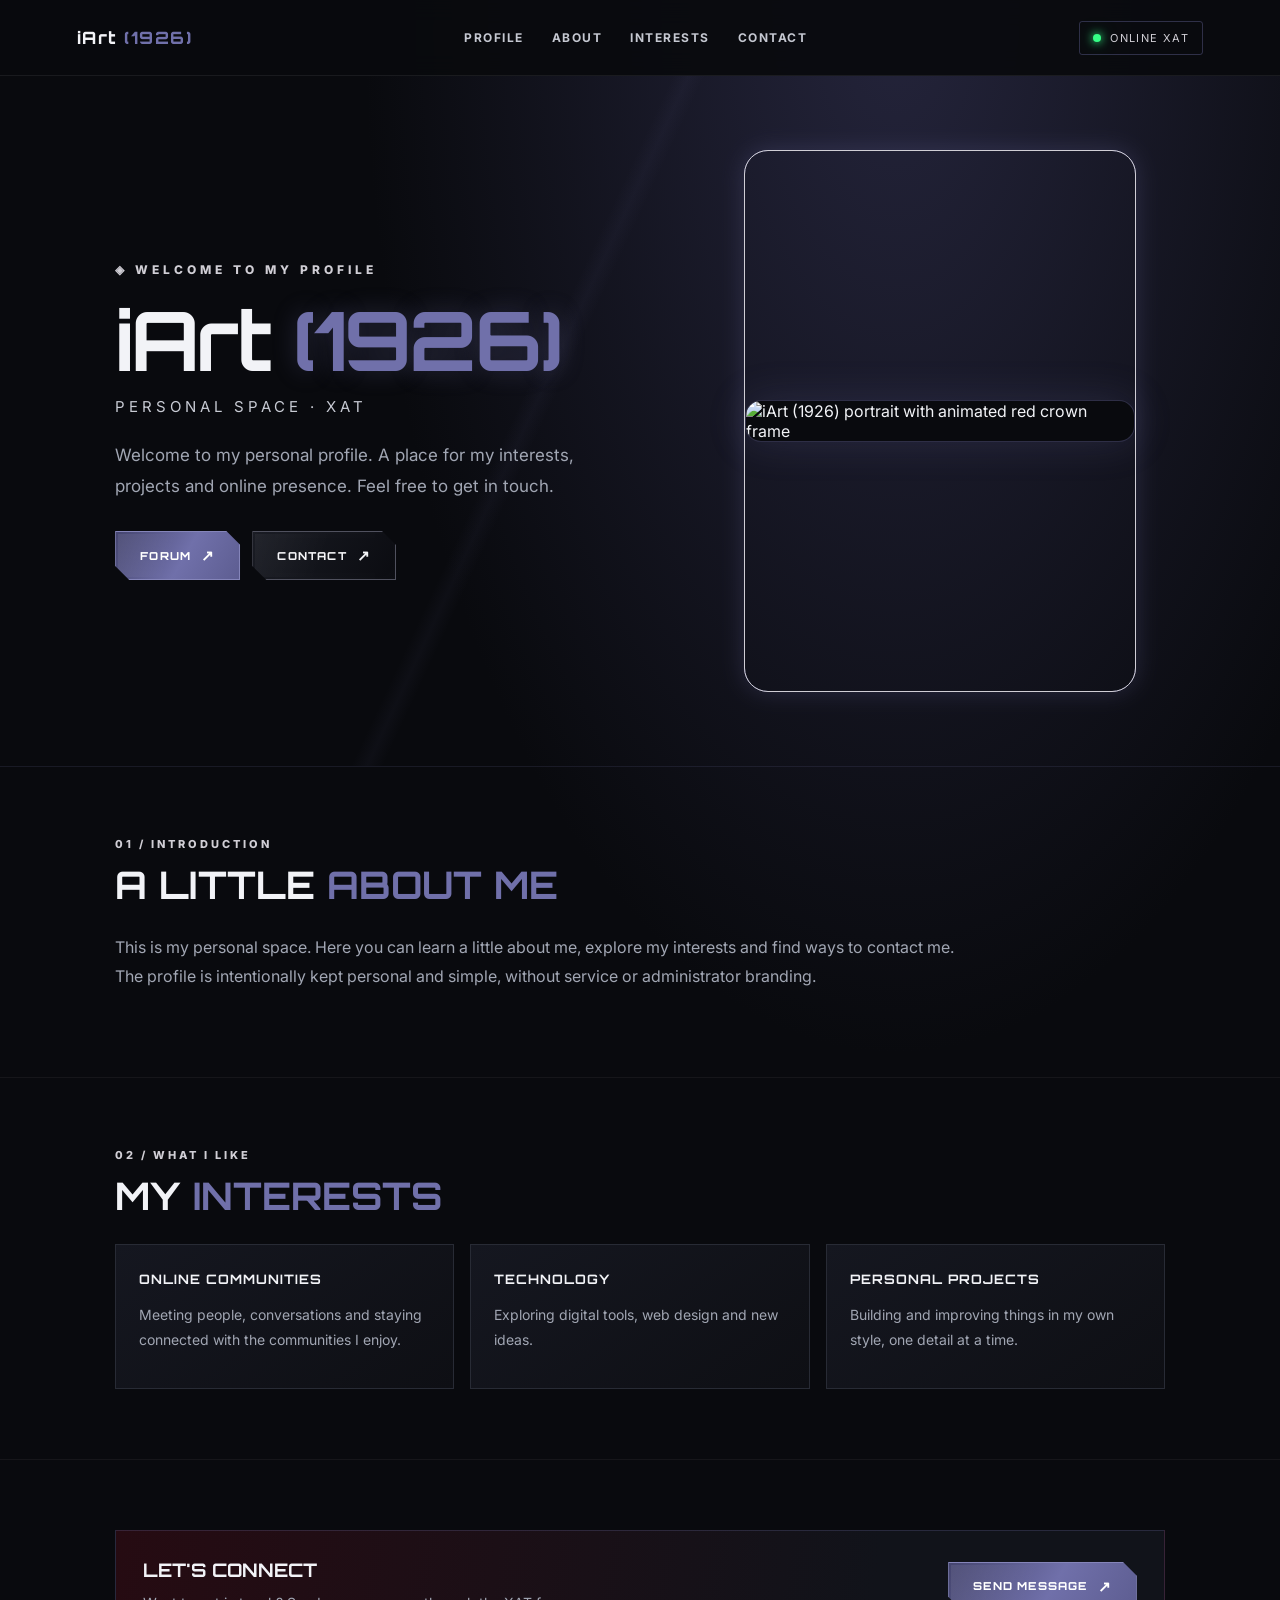
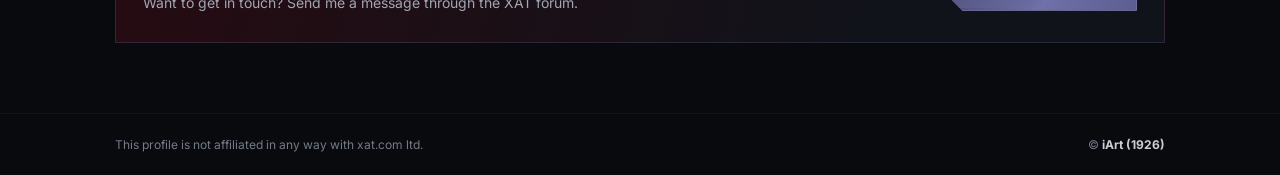
==== commit 93a1dd99: "Add files via upload" ====
--- a/index.html
+++ b/index.html
@@ -7,14 +7,33 @@
 <link rel="icon" type="image/jpeg" href="assets/profile.jpg">
 <style>
 @import url('https://fonts.googleapis.com/css2?family=Inter:wght@400;500;600;700;800&family=Orbitron:wght@500;700;800&display=swap');
-:root{--red:#ff2945;--bg:#090a0e;--panel:#11131a;--line:#282b35;--text:#f2f3f7;--muted:#a1a6b3}*{box-sizing:border-box;-webkit-user-select:none;user-select:none;-webkit-touch-callout:none}html{scroll-behavior:smooth}img{-webkit-user-drag:none;user-drag:none}body{margin:0;background:radial-gradient(ellipse at 70% 0%,#420914 0,transparent 42%),var(--bg);color:var(--text);font-family:Inter,Arial,sans-serif;overflow-x:hidden}a{color:inherit;text-decoration:none}.top{height:76px;display:flex;align-items:center;justify-content:space-between;padding:0 clamp(20px,6vw,90px);border-bottom:1px solid #ffffff12;background:#090a0eeb;backdrop-filter:blur(12px);position:sticky;top:0;z-index:10}.brand{font-family:Orbitron,sans-serif;font-size:17px;font-weight:800;letter-spacing:1.5px}.brand span{color:var(--red)}nav{display:flex;gap:28px;color:#c5c8d1;font-size:12px;font-weight:700;letter-spacing:1.5px}nav a{transition:color .2s}nav a:hover{color:#fff}.pill{font-size:11px;color:#ff6b7e;border:1px solid #ff29455e;padding:9px 13px;letter-spacing:1.4px;border-radius:3px}.hero{min-height:590px;display:grid;grid-template-columns:1.1fr .9fr;gap:50px;align-items:center;padding:65px clamp(24px,9vw,140px);position:relative;overflow:hidden;border-bottom:1px solid #ff294526}.hero:before{content:"";position:absolute;inset:0;background:linear-gradient(115deg,transparent 42%,#ff29450d 43%,transparent 44%);animation:glow 8s ease-in-out infinite alternate;pointer-events:none}.copy,.portrait-wrap{position:relative;z-index:1}.eyebrow{font-size:12px;color:#ff6579;letter-spacing:4px;font-weight:800}.hero h1{font-family:Orbitron,sans-serif;font-size:clamp(44px,6.4vw,82px);line-height:1.05;letter-spacing:-2.5px;margin:20px 0 14px}.hero h1 span{color:var(--red);text-shadow:0 0 25px #ff29454d}.subtitle{font-size:15px;color:#c8cbd4;letter-spacing:4px;text-transform:uppercase}.intro{max-width:520px;color:var(--muted);font-size:17px;line-height:1.8;margin:24px 0 30px}.actions{display:flex;gap:12px;flex-wrap:wrap}
+:root{--red:#7070aa;--bg:#090a0e;--panel:#11131a;--line:#282b35;--text:#f2f3f7;--muted:#a1a6b3}*{box-sizing:border-box;-webkit-user-select:none;user-select:none;-webkit-touch-callout:none}html{scroll-behavior:smooth}img{-webkit-user-drag:none;user-drag:none}body{margin:0;background:radial-gradient(ellipse at 70% 0%,#24243b 0,transparent 42%),var(--bg);color:var(--text);font-family:Inter,Arial,sans-serif;overflow-x:hidden}a{color:inherit;text-decoration:none}.top{height:76px;display:flex;align-items:center;justify-content:space-between;padding:0 clamp(20px,6vw,90px);border-bottom:1px solid #ffffff12;background:#090a0eeb;backdrop-filter:blur(12px);position:sticky;top:0;z-index:10}.brand{font-family:Orbitron,sans-serif;font-size:17px;font-weight:800;letter-spacing:1.5px}.brand span{color:var(--red)}nav{display:flex;gap:28px;color:#c5c8d1;font-size:12px;font-weight:700;letter-spacing:1.5px}nav a{transition:color .2s}nav a:hover{color:#fff}.pill{font-size:11px;color:#d0ced5;border:1px solid #7070aa5e;padding:9px 13px;letter-spacing:1.4px;border-radius:3px}.hero{min-height:590px;display:grid;grid-template-columns:1.1fr .9fr;gap:50px;align-items:center;padding:65px clamp(24px,9vw,140px);position:relative;overflow:hidden;border-bottom:1px solid #7070aa26}.hero:before{content:"";position:absolute;inset:0;background:linear-gradient(115deg,transparent 42%,#7070aa0d 43%,transparent 44%);animation:glow 8s ease-in-out infinite alternate;pointer-events:none}.copy,.portrait-wrap{position:relative;z-index:1}.eyebrow{font-size:12px;color:#d0ced5;letter-spacing:4px;font-weight:800}.hero h1{font-family:Orbitron,sans-serif;font-size:clamp(44px,6.4vw,82px);line-height:1.05;letter-spacing:-2.5px;margin:20px 0 14px}.hero h1 span{color:var(--red);text-shadow:0 0 25px #7070aa4d}.subtitle{font-size:15px;color:#c8cbd4;letter-spacing:4px;text-transform:uppercase}.intro{max-width:520px;color:var(--muted);font-size:17px;line-height:1.8;margin:24px 0 30px}.actions{display:flex;gap:12px;flex-wrap:wrap}
 /* Premium angular buttons */
-.btn{position:relative;isolation:isolate;display:inline-flex;align-items:center;justify-content:center;gap:10px;min-height:48px;padding:14px 24px;color:#fff;background:linear-gradient(120deg,#8d071c 0%,#ff2945 55%,#b90d29 100%);border:1px solid #ff5368;clip-path:polygon(0 0,calc(100% - 14px) 0,100% 14px,100% 100%,14px 100%,0 calc(100% - 14px));font-family:Orbitron,sans-serif;font-size:11px;font-weight:800;letter-spacing:1.2px;text-transform:uppercase;transition:transform .25s ease,filter .25s ease,box-shadow .25s ease;box-shadow:0 0 15px #ff294522;cursor:pointer}.btn:before{content:"";position:absolute;inset:2px;background:linear-gradient(110deg,#ffffff12,transparent 45%);z-index:-1;pointer-events:none}.btn:hover{transform:translateY(-4px);filter:brightness(1.22);box-shadow:0 8px 28px #ff294566}.btn:active{transform:translateY(-1px)}.btn span{font-size:15px;transition:transform .2s ease}.btn:hover span{transform:translate(2px,-2px)}.btn.alt{color:#f4f4f7;background:linear-gradient(120deg,#191b23,#0b0c11);border:1px solid #50515e;box-shadow:inset 0 0 15px #ffffff05}.btn.alt:before{background:linear-gradient(110deg,#ffffff0b,transparent 50%)}.btn.alt:hover{border-color:#ff2945;box-shadow:0 8px 25px #ff294533}
-.portrait-wrap{display:flex;align-items:center;justify-content:center;min-height:560px;isolation:isolate;position:relative}.portrait-wrap:after{content:"";position:absolute;width:min(34vw,390px);height:100%;max-height:540px;border:1px solid #ff2945;border-radius:24px;box-shadow:0 0 24px #ff294566;pointer-events:none;animation:framePulse 2.4s ease-in-out infinite;z-index:2;opacity:.65}.portrait-wrap:before{content:"";position:absolute;width:min(34vw,390px);height:100%;max-height:540px;border:1px solid #ff9aa7;border-radius:24px;pointer-events:none;animation:frameSweep 4s linear infinite;z-index:3}.portrait-ring{display:none}.portrait-ring:before{display:none}.portrait{width:min(34vw,390px);height:auto;max-height:540px;object-fit:contain;object-position:center;border-radius:16px;border:1px solid #ff29455c;box-shadow:0 0 40px #ff294533;animation:float 5s ease-in-out infinite,framePulse 2.4s ease-in-out infinite;position:relative;z-index:1;background:#090a0e}.section{padding:70px clamp(24px,9vw,140px);border-bottom:1px solid #ffffff0d}.section-head{margin-bottom:25px}.kicker{font-size:11px;color:#ff6579;letter-spacing:3px;font-weight:800}.section h2{font-family:Orbitron,sans-serif;font-size:clamp(25px,3vw,38px);margin:10px 0}.section h2 span{color:var(--red)}.section p{color:var(--muted);line-height:1.8;max-width:850px}.grid{display:grid;grid-template-columns:repeat(3,1fr);gap:16px;margin-top:25px}.card{background:linear-gradient(145deg,#151720,#0e0f14);border:1px solid var(--line);padding:23px;min-height:145px}.card strong{font-family:Orbitron,sans-serif;font-size:13px;letter-spacing:1px}.card p{font-size:14px;margin-bottom:0}.contact{display:flex;align-items:center;justify-content:space-between;gap:25px;background:linear-gradient(100deg,#260b12,#11131a 72%);border:1px solid #ff29453d;padding:27px}.contact h3{font-family:Orbitron,sans-serif;margin:0 0 8px}.contact p{margin:0;font-size:14px}.footer{display:flex;justify-content:space-between;gap:20px;padding:23px clamp(24px,9vw,140px);color:#747b89;font-size:12px}.footer b{color:#ff6579}@keyframes framePulse{0%,100%{opacity:.72;box-shadow:0 0 10px #ff2945,inset 0 0 12px #ff294522}50%{opacity:1;box-shadow:0 0 28px #ff2945,inset 0 0 25px #ff294544}}@keyframes frameSweep{0%{filter:drop-shadow(0 0 2px #fff)}50%{filter:drop-shadow(0 0 10px #ff2945)}100%{filter:drop-shadow(0 0 2px #fff)}}@keyframes float{0%,100%{transform:translateY(0)}50%{transform:translateY(-9px)}}@keyframes glow{from{transform:translateX(-1%)}to{transform:translateX(2%)}}@media(max-width:800px){nav{display:none}.hero{grid-template-columns:1fr;gap:10px;padding-top:55px}.hero h1{font-size:clamp(38px,10vw,66px)}.portrait-wrap{min-height:400px}.portrait{width:min(82vw,360px);max-height:420px}.portrait-ring{display:none}.portrait-wrap:before,.portrait-wrap:after{width:min(86vw,370px);height:420px}.grid{grid-template-columns:1fr}.contact,.footer{flex-direction:column;align-items:flex-start}.section{padding:50px 24px}}@media(prefers-reduced-motion:reduce){*,*:before,*:after{animation:none!important;scroll-behavior:auto!important}}
+.btn{position:relative;isolation:isolate;display:inline-flex;align-items:center;justify-content:center;gap:10px;min-height:48px;padding:14px 24px;color:#fff;background:linear-gradient(120deg,#45456f 0%,#7070aa 55%,#5d5d91 100%);border:1px solid #8585ba;clip-path:polygon(0 0,calc(100% - 14px) 0,100% 14px,100% 100%,14px 100%,0 calc(100% - 14px));font-family:Orbitron,sans-serif;font-size:11px;font-weight:800;letter-spacing:1.2px;text-transform:uppercase;transition:transform .25s ease,filter .25s ease,box-shadow .25s ease;box-shadow:0 0 15px #7070aa22;cursor:pointer}.btn:before{content:"";position:absolute;inset:2px;background:linear-gradient(110deg,#ffffff12,transparent 45%);z-index:-1;pointer-events:none}.btn:hover{transform:translateY(-4px);filter:brightness(1.22);box-shadow:0 8px 28px #7070aa66}.btn:active{transform:translateY(-1px)}.btn span{font-size:15px;transition:transform .2s ease}.btn:hover span{transform:translate(2px,-2px)}.btn.alt{color:#f4f4f7;background:linear-gradient(120deg,#191b23,#0b0c11);border:1px solid #50515e;box-shadow:inset 0 0 15px #ffffff05}.btn.alt:before{background:linear-gradient(110deg,#ffffff0b,transparent 50%)}.btn.alt:hover{border-color:#7070aa;box-shadow:0 8px 25px #7070aa33}
+.portrait-wrap{display:flex;align-items:center;justify-content:center;min-height:560px;isolation:isolate;position:relative}.portrait-wrap:after{content:"";position:absolute;width:min(34vw,390px);height:100%;max-height:540px;border:1px solid #7070aa;border-radius:24px;box-shadow:0 0 24px #7070aa66;pointer-events:none;animation:framePulse 2.4s ease-in-out infinite;z-index:2;opacity:.65}.portrait-wrap:before{content:"";position:absolute;width:min(34vw,390px);height:100%;max-height:540px;border:1px solid #d0ced5;border-radius:24px;pointer-events:none;animation:frameSweep 4s linear infinite;z-index:3}.portrait-ring{display:none}.portrait-ring:before{display:none}.portrait{width:min(34vw,390px);height:auto;max-height:540px;object-fit:contain;object-position:center;border-radius:16px;border:1px solid #7070aa5c;box-shadow:0 0 40px #7070aa33;animation:float 5s ease-in-out infinite,framePulse 2.4s ease-in-out infinite;position:relative;z-index:1;background:#090a0e}.section{padding:70px clamp(24px,9vw,140px);border-bottom:1px solid #ffffff0d}.section-head{margin-bottom:25px}.kicker{font-size:11px;color:#d0ced5;letter-spacing:3px;font-weight:800}.section h2{font-family:Orbitron,sans-serif;font-size:clamp(25px,3vw,38px);margin:10px 0}.section h2 span{color:var(--red)}.section p{color:var(--muted);line-height:1.8;max-width:850px}.grid{display:grid;grid-template-columns:repeat(3,1fr);gap:16px;margin-top:25px}.card{background:linear-gradient(145deg,#151720,#0e0f14);border:1px solid var(--line);padding:23px;min-height:145px}.card strong{font-family:Orbitron,sans-serif;font-size:13px;letter-spacing:1px}.card p{font-size:14px;margin-bottom:0}.contact{display:flex;align-items:center;justify-content:space-between;gap:25px;background:linear-gradient(100deg,#260b12,#11131a 72%);border:1px solid #7070aa3d;padding:27px}.contact h3{font-family:Orbitron,sans-serif;margin:0 0 8px}.contact p{margin:0;font-size:14px}.footer{display:flex;justify-content:space-between;gap:20px;padding:23px clamp(24px,9vw,140px);color:#747b89;font-size:12px}.footer b{color:#d0ced5}@keyframes framePulse{0%,100%{opacity:.72;box-shadow:0 0 10px #7070aa,inset 0 0 12px #7070aa22}50%{opacity:1;box-shadow:0 0 28px #7070aa,inset 0 0 25px #7070aa44}}@keyframes frameSweep{0%{filter:drop-shadow(0 0 2px #fff)}50%{filter:drop-shadow(0 0 10px #7070aa)}100%{filter:drop-shadow(0 0 2px #fff)}}@keyframes float{0%,100%{transform:translateY(0)}50%{transform:translateY(-9px)}}@keyframes glow{from{transform:translateX(-1%)}to{transform:translateX(2%)}}@media(max-width:800px){nav{display:none}.hero{grid-template-columns:1fr;gap:10px;padding-top:55px}.hero h1{font-size:clamp(38px,10vw,66px)}.portrait-wrap{min-height:400px}.portrait{width:min(82vw,360px);max-height:420px}.portrait-ring{display:none}.portrait-wrap:before,.portrait-wrap:after{width:min(86vw,370px);height:420px}.grid{grid-template-columns:1fr}.contact,.footer{flex-direction:column;align-items:flex-start}.section{padding:50px 24px}}@media(prefers-reduced-motion:reduce){*,*:before,*:after{animation:none!important;scroll-behavior:auto!important}}
+
+/* Pulsing green online indicator beside ONLINE XAT */
+.xat-online-pill { display: inline-flex; align-items: center; gap: 9px; }
+.xat-online-led {
+  display: inline-block;
+  width: 8px;
+  height: 8px;
+  flex: 0 0 8px;
+  border-radius: 50%;
+  background: #35ff86;
+  box-shadow: 0 0 8px #35ff86, 0 0 16px #35ff8680;
+  animation: xatOnlinePulse 1.35s ease-in-out infinite;
+}
+@keyframes xatOnlinePulse {
+  0%, 100% { opacity: 1; transform: scale(1); box-shadow: 0 0 7px #35ff86, 0 0 14px #35ff8660; }
+  50% { opacity: .45; transform: scale(.78); box-shadow: 0 0 2px #35ff86; }
+}
+@media (prefers-reduced-motion: reduce) { .xat-online-led { animation: none; } }
+
 </style>
 </head>
 <body>
-<header class="top"><a class="brand" href="#top">iArt <span>(1926)</span></a><nav><a href="#profile">PROFILE</a><a href="#about">ABOUT</a><a href="#interests">INTERESTS</a><a href="#contact">CONTACT</a></nav><span class="pill">PERSONAL PROFILE</span></header>
+<header class="top"><a class="brand" href="#top">iArt <span>(1926)</span></a><nav><a href="#profile">PROFILE</a><a href="#about">ABOUT</a><a href="#interests">INTERESTS</a><a href="#contact">CONTACT</a></nav><span class="pill xat-online-pill"><i class="xat-online-led" aria-hidden="true"></i> ONLINE XAT</span></header>
 <main id="top">
 <section class="hero" id="profile"><div class="copy"><div class="eyebrow">◈ WELCOME TO MY PROFILE</div><h1>iArt <span>(1926)</span></h1><div class="subtitle">Personal space · XAT</div><p class="intro">Welcome to my personal profile. A place for my interests, projects and online presence. Feel free to get in touch.</p><div class="actions"><a class="btn" href="https://forum.xat.com/profile/30314/" target="_blank" rel="noopener noreferrer">FORUM <span>↗</span></a><a class="btn alt" href="https://forum.xat.com/messenger/compose/?to=30314" target="_blank" rel="noopener noreferrer">CONTACT <span>↗</span></a></div></div><div class="portrait-wrap"><div class="portrait-ring"></div><img class="portrait" src="https://xatimg.com/image/y2RQSzGAPygs.jpg" alt="iArt (1926) portrait with animated red crown frame"></div></section>
 <section class="section" id="about"><div class="section-head"><div class="kicker">01 / INTRODUCTION</div><h2>A LITTLE <span>ABOUT ME</span></h2></div><p>This is my personal space. Here you can learn a little about me, explore my interests and find ways to contact me. The profile is intentionally kept personal and simple, without service or administrator branding.</p></section>
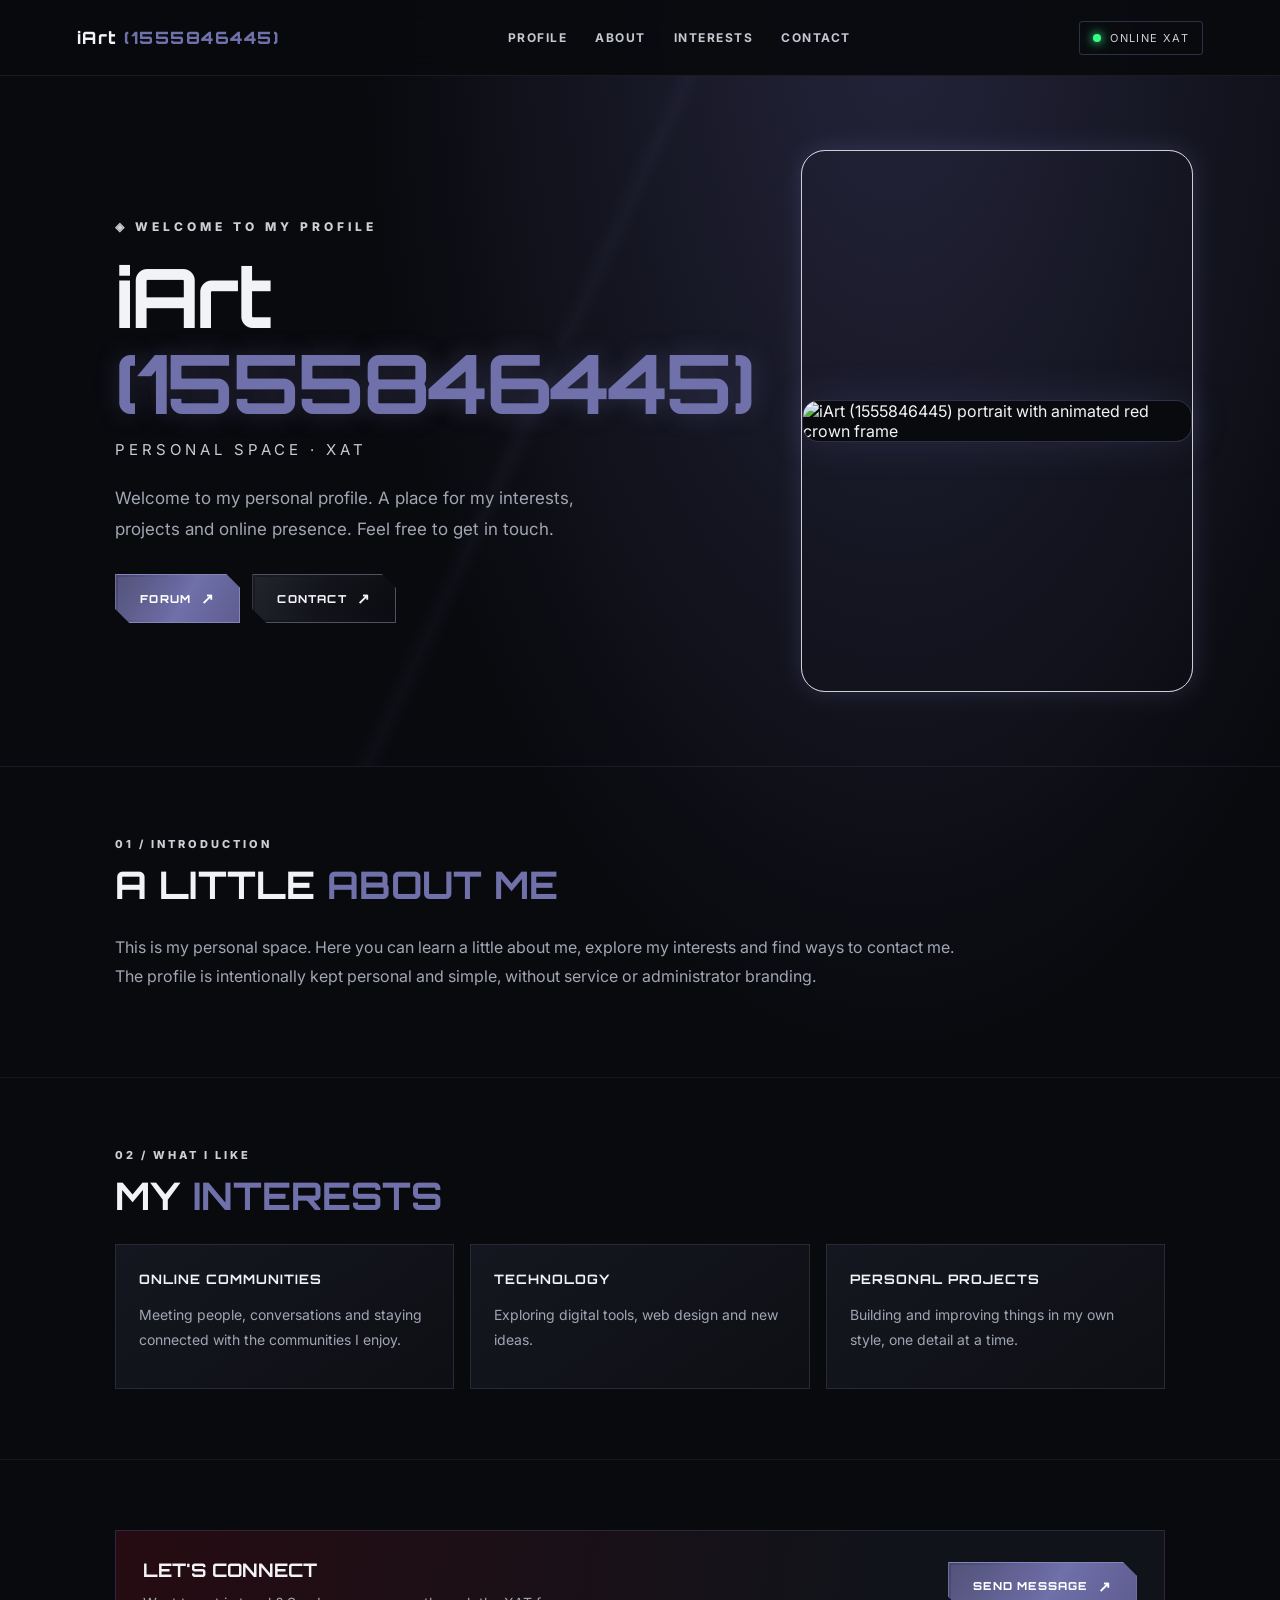
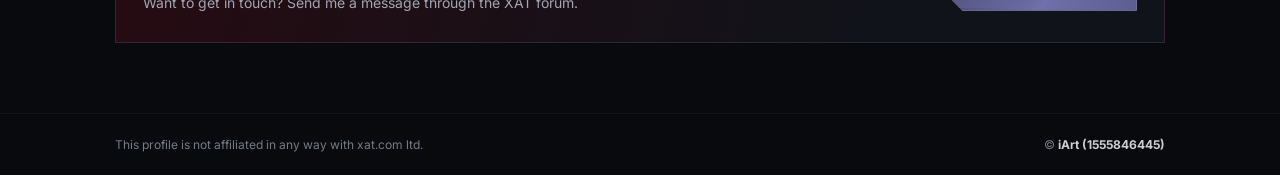
==== commit 07cc7b0a: "Update index.html" ====
--- a/index.html
+++ b/index.html
@@ -2,8 +2,8 @@
 <html lang="en">
 <head>
 <meta charset="utf-8"><meta name="viewport" content="width=device-width,initial-scale=1">
-<title>iArt (1926) | Personal Profile</title>
-<meta name="description" content="Personal profile of iArt (1926).">
+<title>iArt (1555846445) | Personal Profile</title>
+<meta name="description" content="Personal profile of iArt (1555846445).">
 <link rel="icon" type="image/jpeg" href="assets/profile.jpg">
 <style>
 @import url('https://fonts.googleapis.com/css2?family=Inter:wght@400;500;600;700;800&family=Orbitron:wght@500;700;800&display=swap');
@@ -33,13 +33,13 @@
 </style>
 </head>
 <body>
-<header class="top"><a class="brand" href="#top">iArt <span>(1926)</span></a><nav><a href="#profile">PROFILE</a><a href="#about">ABOUT</a><a href="#interests">INTERESTS</a><a href="#contact">CONTACT</a></nav><span class="pill xat-online-pill"><i class="xat-online-led" aria-hidden="true"></i> ONLINE XAT</span></header>
+<header class="top"><a class="brand" href="#top">iArt <span>(1555846445)</span></a><nav><a href="#profile">PROFILE</a><a href="#about">ABOUT</a><a href="#interests">INTERESTS</a><a href="#contact">CONTACT</a></nav><span class="pill xat-online-pill"><i class="xat-online-led" aria-hidden="true"></i> ONLINE XAT</span></header>
 <main id="top">
-<section class="hero" id="profile"><div class="copy"><div class="eyebrow">◈ WELCOME TO MY PROFILE</div><h1>iArt <span>(1926)</span></h1><div class="subtitle">Personal space · XAT</div><p class="intro">Welcome to my personal profile. A place for my interests, projects and online presence. Feel free to get in touch.</p><div class="actions"><a class="btn" href="https://forum.xat.com/profile/30314/" target="_blank" rel="noopener noreferrer">FORUM <span>↗</span></a><a class="btn alt" href="https://forum.xat.com/messenger/compose/?to=30314" target="_blank" rel="noopener noreferrer">CONTACT <span>↗</span></a></div></div><div class="portrait-wrap"><div class="portrait-ring"></div><img class="portrait" src="https://xatimg.com/image/y2RQSzGAPygs.jpg" alt="iArt (1926) portrait with animated red crown frame"></div></section>
+<section class="hero" id="profile"><div class="copy"><div class="eyebrow">◈ WELCOME TO MY PROFILE</div><h1>iArt <span>(1555846445)</span></h1><div class="subtitle">Personal space · XAT</div><p class="intro">Welcome to my personal profile. A place for my interests, projects and online presence. Feel free to get in touch.</p><div class="actions"><a class="btn" href="https://forum.xat.com/profile/30314/" target="_blank" rel="noopener noreferrer">FORUM <span>↗</span></a><a class="btn alt" href="https://forum.xat.com/messenger/compose/?to=30314" target="_blank" rel="noopener noreferrer">CONTACT <span>↗</span></a></div></div><div class="portrait-wrap"><div class="portrait-ring"></div><img class="portrait" src="https://xatimg.com/image/y2RQSzGAPygs.jpg" alt="iArt (1555846445) portrait with animated red crown frame"></div></section>
 <section class="section" id="about"><div class="section-head"><div class="kicker">01 / INTRODUCTION</div><h2>A LITTLE <span>ABOUT ME</span></h2></div><p>This is my personal space. Here you can learn a little about me, explore my interests and find ways to contact me. The profile is intentionally kept personal and simple, without service or administrator branding.</p></section>
 <section class="section" id="interests"><div class="section-head"><div class="kicker">02 / WHAT I LIKE</div><h2>MY <span>INTERESTS</span></h2></div><div class="grid"><article class="card"><strong>ONLINE COMMUNITIES</strong><p>Meeting people, conversations and staying connected with the communities I enjoy.</p></article><article class="card"><strong>TECHNOLOGY</strong><p>Exploring digital tools, web design and new ideas.</p></article><article class="card"><strong>PERSONAL PROJECTS</strong><p>Building and improving things in my own style, one detail at a time.</p></article></div></section>
 <section class="section" id="contact"><div class="contact"><div><h3>LET'S CONNECT</h3><p>Want to get in touch? Send me a message through the XAT forum.</p></div><a class="btn" href="https://forum.xat.com/messenger/compose/?to=30314" target="_blank" rel="noopener noreferrer">SEND MESSAGE <span>↗</span></a></div></section>
-</main><footer class="footer"><span>This profile is not affiliated in any way with xat.com ltd.</span><span>© <b>iArt (1926)</b></span></footer>
+</main><footer class="footer"><span>This profile is not affiliated in any way with xat.com ltd.</span><span>© <b>iArt (1555846445)</b></span></footer>
 <script>
 // Casual copy/inspection deterrents only; these cannot secure source code on a public website.
 document.addEventListener('contextmenu',function(event){event.preventDefault()});
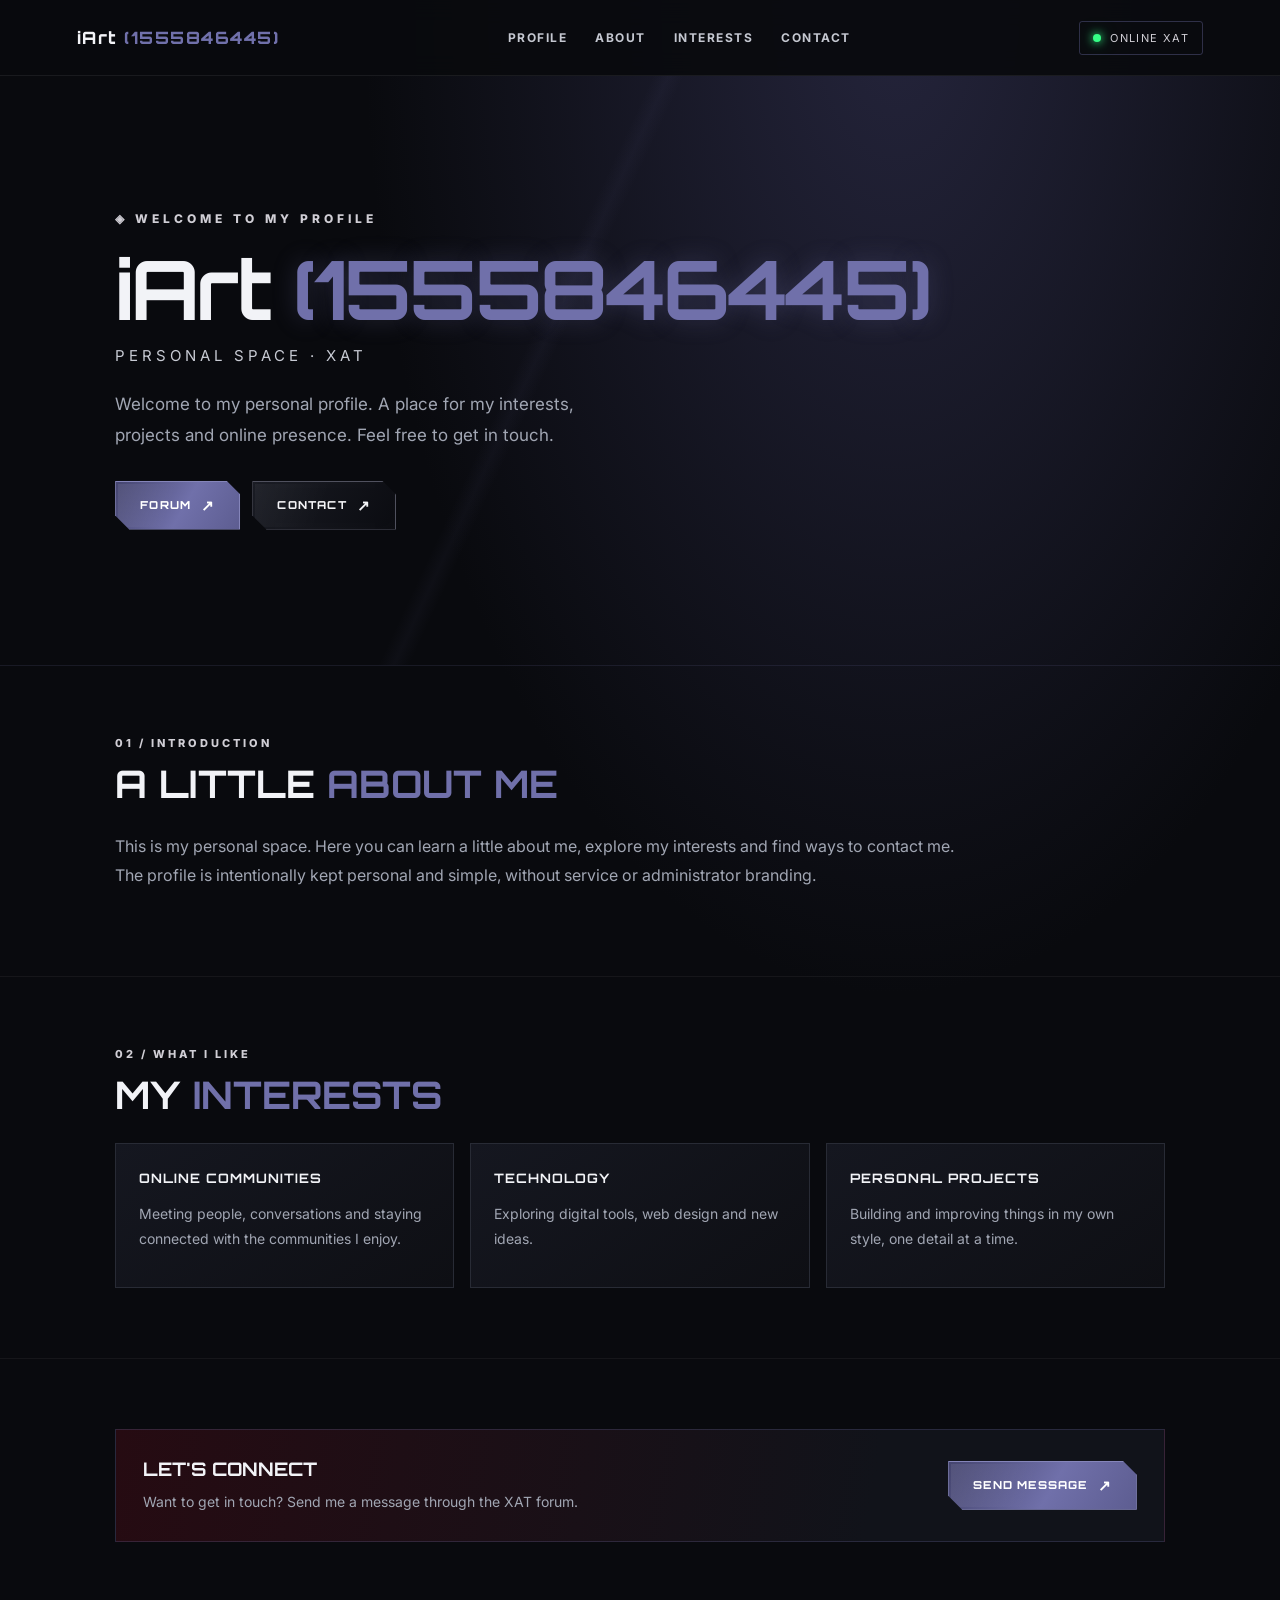
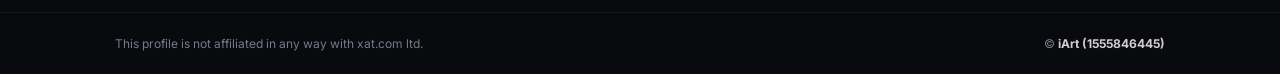
==== commit ecc4b183: "Add files via upload" ====
--- a/index.html
+++ b/index.html
@@ -7,10 +7,10 @@
 <link rel="icon" type="image/jpeg" href="assets/profile.jpg">
 <style>
 @import url('https://fonts.googleapis.com/css2?family=Inter:wght@400;500;600;700;800&family=Orbitron:wght@500;700;800&display=swap');
-:root{--red:#7070aa;--bg:#090a0e;--panel:#11131a;--line:#282b35;--text:#f2f3f7;--muted:#a1a6b3}*{box-sizing:border-box;-webkit-user-select:none;user-select:none;-webkit-touch-callout:none}html{scroll-behavior:smooth}img{-webkit-user-drag:none;user-drag:none}body{margin:0;background:radial-gradient(ellipse at 70% 0%,#24243b 0,transparent 42%),var(--bg);color:var(--text);font-family:Inter,Arial,sans-serif;overflow-x:hidden}a{color:inherit;text-decoration:none}.top{height:76px;display:flex;align-items:center;justify-content:space-between;padding:0 clamp(20px,6vw,90px);border-bottom:1px solid #ffffff12;background:#090a0eeb;backdrop-filter:blur(12px);position:sticky;top:0;z-index:10}.brand{font-family:Orbitron,sans-serif;font-size:17px;font-weight:800;letter-spacing:1.5px}.brand span{color:var(--red)}nav{display:flex;gap:28px;color:#c5c8d1;font-size:12px;font-weight:700;letter-spacing:1.5px}nav a{transition:color .2s}nav a:hover{color:#fff}.pill{font-size:11px;color:#d0ced5;border:1px solid #7070aa5e;padding:9px 13px;letter-spacing:1.4px;border-radius:3px}.hero{min-height:590px;display:grid;grid-template-columns:1.1fr .9fr;gap:50px;align-items:center;padding:65px clamp(24px,9vw,140px);position:relative;overflow:hidden;border-bottom:1px solid #7070aa26}.hero:before{content:"";position:absolute;inset:0;background:linear-gradient(115deg,transparent 42%,#7070aa0d 43%,transparent 44%);animation:glow 8s ease-in-out infinite alternate;pointer-events:none}.copy,.portrait-wrap{position:relative;z-index:1}.eyebrow{font-size:12px;color:#d0ced5;letter-spacing:4px;font-weight:800}.hero h1{font-family:Orbitron,sans-serif;font-size:clamp(44px,6.4vw,82px);line-height:1.05;letter-spacing:-2.5px;margin:20px 0 14px}.hero h1 span{color:var(--red);text-shadow:0 0 25px #7070aa4d}.subtitle{font-size:15px;color:#c8cbd4;letter-spacing:4px;text-transform:uppercase}.intro{max-width:520px;color:var(--muted);font-size:17px;line-height:1.8;margin:24px 0 30px}.actions{display:flex;gap:12px;flex-wrap:wrap}
+:root{--red:#7070aa;--bg:#090a0e;--panel:#11131a;--line:#282b35;--text:#f2f3f7;--muted:#a1a6b3}*{box-sizing:border-box;-webkit-user-select:none;user-select:none;-webkit-touch-callout:none}html{scroll-behavior:smooth}img{-webkit-user-drag:none;user-drag:none}body{margin:0;background:radial-gradient(ellipse at 70% 0%,#24243b 0,transparent 42%),var(--bg);color:var(--text);font-family:Inter,Arial,sans-serif;overflow-x:hidden}a{color:inherit;text-decoration:none}.top{height:76px;display:flex;align-items:center;justify-content:space-between;padding:0 clamp(20px,6vw,90px);border-bottom:1px solid #ffffff12;background:#090a0eeb;backdrop-filter:blur(12px);position:sticky;top:0;z-index:10}.brand{font-family:Orbitron,sans-serif;font-size:17px;font-weight:800;letter-spacing:1.5px}.brand span{color:var(--red)}nav{display:flex;gap:28px;color:#c5c8d1;font-size:12px;font-weight:700;letter-spacing:1.5px}nav a{transition:color .2s}nav a:hover{color:#fff}.pill{font-size:11px;color:#d0ced5;border:1px solid #7070aa5e;padding:9px 13px;letter-spacing:1.4px;border-radius:3px}.hero{min-height:590px;display:grid;grid-template-columns:1fr;gap:0;align-items:center;padding:65px clamp(24px,9vw,140px);position:relative;overflow:hidden;border-bottom:1px solid #7070aa26}.hero:before{content:"";position:absolute;inset:0;background:linear-gradient(115deg,transparent 42%,#7070aa0d 43%,transparent 44%);animation:glow 8s ease-in-out infinite alternate;pointer-events:none}.copy{position:relative;z-index:1;max-width:850px}.eyebrow{font-size:12px;color:#d0ced5;letter-spacing:4px;font-weight:800}.hero h1{font-family:Orbitron,sans-serif;font-size:clamp(44px,6.4vw,82px);line-height:1.05;letter-spacing:-2.5px;margin:20px 0 14px}.hero h1 span{color:var(--red);text-shadow:0 0 25px #7070aa4d}.subtitle{font-size:15px;color:#c8cbd4;letter-spacing:4px;text-transform:uppercase}.intro{max-width:520px;color:var(--muted);font-size:17px;line-height:1.8;margin:24px 0 30px}.actions{display:flex;gap:12px;flex-wrap:wrap}
 /* Premium angular buttons */
 .btn{position:relative;isolation:isolate;display:inline-flex;align-items:center;justify-content:center;gap:10px;min-height:48px;padding:14px 24px;color:#fff;background:linear-gradient(120deg,#45456f 0%,#7070aa 55%,#5d5d91 100%);border:1px solid #8585ba;clip-path:polygon(0 0,calc(100% - 14px) 0,100% 14px,100% 100%,14px 100%,0 calc(100% - 14px));font-family:Orbitron,sans-serif;font-size:11px;font-weight:800;letter-spacing:1.2px;text-transform:uppercase;transition:transform .25s ease,filter .25s ease,box-shadow .25s ease;box-shadow:0 0 15px #7070aa22;cursor:pointer}.btn:before{content:"";position:absolute;inset:2px;background:linear-gradient(110deg,#ffffff12,transparent 45%);z-index:-1;pointer-events:none}.btn:hover{transform:translateY(-4px);filter:brightness(1.22);box-shadow:0 8px 28px #7070aa66}.btn:active{transform:translateY(-1px)}.btn span{font-size:15px;transition:transform .2s ease}.btn:hover span{transform:translate(2px,-2px)}.btn.alt{color:#f4f4f7;background:linear-gradient(120deg,#191b23,#0b0c11);border:1px solid #50515e;box-shadow:inset 0 0 15px #ffffff05}.btn.alt:before{background:linear-gradient(110deg,#ffffff0b,transparent 50%)}.btn.alt:hover{border-color:#7070aa;box-shadow:0 8px 25px #7070aa33}
-.portrait-wrap{display:flex;align-items:center;justify-content:center;min-height:560px;isolation:isolate;position:relative}.portrait-wrap:after{content:"";position:absolute;width:min(34vw,390px);height:100%;max-height:540px;border:1px solid #7070aa;border-radius:24px;box-shadow:0 0 24px #7070aa66;pointer-events:none;animation:framePulse 2.4s ease-in-out infinite;z-index:2;opacity:.65}.portrait-wrap:before{content:"";position:absolute;width:min(34vw,390px);height:100%;max-height:540px;border:1px solid #d0ced5;border-radius:24px;pointer-events:none;animation:frameSweep 4s linear infinite;z-index:3}.portrait-ring{display:none}.portrait-ring:before{display:none}.portrait{width:min(34vw,390px);height:auto;max-height:540px;object-fit:contain;object-position:center;border-radius:16px;border:1px solid #7070aa5c;box-shadow:0 0 40px #7070aa33;animation:float 5s ease-in-out infinite,framePulse 2.4s ease-in-out infinite;position:relative;z-index:1;background:#090a0e}.section{padding:70px clamp(24px,9vw,140px);border-bottom:1px solid #ffffff0d}.section-head{margin-bottom:25px}.kicker{font-size:11px;color:#d0ced5;letter-spacing:3px;font-weight:800}.section h2{font-family:Orbitron,sans-serif;font-size:clamp(25px,3vw,38px);margin:10px 0}.section h2 span{color:var(--red)}.section p{color:var(--muted);line-height:1.8;max-width:850px}.grid{display:grid;grid-template-columns:repeat(3,1fr);gap:16px;margin-top:25px}.card{background:linear-gradient(145deg,#151720,#0e0f14);border:1px solid var(--line);padding:23px;min-height:145px}.card strong{font-family:Orbitron,sans-serif;font-size:13px;letter-spacing:1px}.card p{font-size:14px;margin-bottom:0}.contact{display:flex;align-items:center;justify-content:space-between;gap:25px;background:linear-gradient(100deg,#260b12,#11131a 72%);border:1px solid #7070aa3d;padding:27px}.contact h3{font-family:Orbitron,sans-serif;margin:0 0 8px}.contact p{margin:0;font-size:14px}.footer{display:flex;justify-content:space-between;gap:20px;padding:23px clamp(24px,9vw,140px);color:#747b89;font-size:12px}.footer b{color:#d0ced5}@keyframes framePulse{0%,100%{opacity:.72;box-shadow:0 0 10px #7070aa,inset 0 0 12px #7070aa22}50%{opacity:1;box-shadow:0 0 28px #7070aa,inset 0 0 25px #7070aa44}}@keyframes frameSweep{0%{filter:drop-shadow(0 0 2px #fff)}50%{filter:drop-shadow(0 0 10px #7070aa)}100%{filter:drop-shadow(0 0 2px #fff)}}@keyframes float{0%,100%{transform:translateY(0)}50%{transform:translateY(-9px)}}@keyframes glow{from{transform:translateX(-1%)}to{transform:translateX(2%)}}@media(max-width:800px){nav{display:none}.hero{grid-template-columns:1fr;gap:10px;padding-top:55px}.hero h1{font-size:clamp(38px,10vw,66px)}.portrait-wrap{min-height:400px}.portrait{width:min(82vw,360px);max-height:420px}.portrait-ring{display:none}.portrait-wrap:before,.portrait-wrap:after{width:min(86vw,370px);height:420px}.grid{grid-template-columns:1fr}.contact,.footer{flex-direction:column;align-items:flex-start}.section{padding:50px 24px}}@media(prefers-reduced-motion:reduce){*,*:before,*:after{animation:none!important;scroll-behavior:auto!important}}
+.portrait-wrap{display:flex;align-items:center;justify-content:center;min-height:560px;isolation:isolate;position:relative}.portrait-wrap:after{content:"";position:absolute;width:min(34vw,390px);height:100%;max-height:540px;border:1px solid #7070aa;border-radius:24px;box-shadow:0 0 24px #7070aa66;pointer-events:none;animation:framePulse 2.4s ease-in-out infinite;z-index:2;opacity:.65}.portrait-wrap:before{content:"";position:absolute;width:min(34vw,390px);height:100%;max-height:540px;border:1px solid #d0ced5;border-radius:24px;pointer-events:none;animation:frameSweep 4s linear infinite;z-index:3}.portrait-ring{display:none}.portrait-ring:before{display:none}.portrait{width:min(34vw,390px);height:auto;max-height:540px;object-fit:contain;object-position:center;border-radius:16px;border:1px solid #7070aa5c;box-shadow:0 0 40px #7070aa33;animation:float 5s ease-in-out infinite,framePulse 2.4s ease-in-out infinite;position:relative;z-index:1;background:#090a0e}.section{padding:70px clamp(24px,9vw,140px);border-bottom:1px solid #ffffff0d}.section-head{margin-bottom:25px}.kicker{font-size:11px;color:#d0ced5;letter-spacing:3px;font-weight:800}.section h2{font-family:Orbitron,sans-serif;font-size:clamp(25px,3vw,38px);margin:10px 0}.section h2 span{color:var(--red)}.section p{color:var(--muted);line-height:1.8;max-width:850px}.grid{display:grid;grid-template-columns:repeat(3,1fr);gap:16px;margin-top:25px}.card{background:linear-gradient(145deg,#151720,#0e0f14);border:1px solid var(--line);padding:23px;min-height:145px}.card strong{font-family:Orbitron,sans-serif;font-size:13px;letter-spacing:1px}.card p{font-size:14px;margin-bottom:0}.contact{display:flex;align-items:center;justify-content:space-between;gap:25px;background:linear-gradient(100deg,#260b12,#11131a 72%);border:1px solid #7070aa3d;padding:27px}.contact h3{font-family:Orbitron,sans-serif;margin:0 0 8px}.contact p{margin:0;font-size:14px}.footer{display:flex;justify-content:space-between;gap:20px;padding:23px clamp(24px,9vw,140px);color:#747b89;font-size:12px}.footer b{color:#d0ced5}@keyframes framePulse{0%,100%{opacity:.72;box-shadow:0 0 10px #7070aa,inset 0 0 12px #7070aa22}50%{opacity:1;box-shadow:0 0 28px #7070aa,inset 0 0 25px #7070aa44}}@keyframes frameSweep{0%{filter:drop-shadow(0 0 2px #fff)}50%{filter:drop-shadow(0 0 10px #7070aa)}100%{filter:drop-shadow(0 0 2px #fff)}}@keyframes float{0%,100%{transform:translateY(0)}50%{transform:translateY(-9px)}}@keyframes glow{from{transform:translateX(-1%)}to{transform:translateX(2%)}}@media(max-width:800px){nav{display:none}.hero{grid-template-columns:1fr;gap:10px;padding-top:55px}.hero h1{font-size:clamp(38px,10vw,66px)}.grid{grid-template-columns:1fr}.contact,.footer{flex-direction:column;align-items:flex-start}.section{padding:50px 24px}}@media(prefers-reduced-motion:reduce){*,*:before,*:after{animation:none!important;scroll-behavior:auto!important}}
 
 /* Pulsing green online indicator beside ONLINE XAT */
 .xat-online-pill { display: inline-flex; align-items: center; gap: 9px; }
@@ -35,7 +35,7 @@
 <body>
 <header class="top"><a class="brand" href="#top">iArt <span>(1555846445)</span></a><nav><a href="#profile">PROFILE</a><a href="#about">ABOUT</a><a href="#interests">INTERESTS</a><a href="#contact">CONTACT</a></nav><span class="pill xat-online-pill"><i class="xat-online-led" aria-hidden="true"></i> ONLINE XAT</span></header>
 <main id="top">
-<section class="hero" id="profile"><div class="copy"><div class="eyebrow">◈ WELCOME TO MY PROFILE</div><h1>iArt <span>(1555846445)</span></h1><div class="subtitle">Personal space · XAT</div><p class="intro">Welcome to my personal profile. A place for my interests, projects and online presence. Feel free to get in touch.</p><div class="actions"><a class="btn" href="https://forum.xat.com/profile/30314/" target="_blank" rel="noopener noreferrer">FORUM <span>↗</span></a><a class="btn alt" href="https://forum.xat.com/messenger/compose/?to=30314" target="_blank" rel="noopener noreferrer">CONTACT <span>↗</span></a></div></div><div class="portrait-wrap"><div class="portrait-ring"></div><img class="portrait" src="https://xatimg.com/image/y2RQSzGAPygs.jpg" alt="iArt (1555846445) portrait with animated red crown frame"></div></section>
+<section class="hero" id="profile"><div class="copy"><div class="eyebrow">◈ WELCOME TO MY PROFILE</div><h1>iArt <span>(1555846445)</span></h1><div class="subtitle">Personal space · XAT</div><p class="intro">Welcome to my personal profile. A place for my interests, projects and online presence. Feel free to get in touch.</p><div class="actions"><a class="btn" href="https://forum.xat.com/profile/30314/" target="_blank" rel="noopener noreferrer">FORUM <span>↗</span></a><a class="btn alt" href="https://forum.xat.com/messenger/compose/?to=30314" target="_blank" rel="noopener noreferrer">CONTACT <span>↗</span></a></div></div></section>
 <section class="section" id="about"><div class="section-head"><div class="kicker">01 / INTRODUCTION</div><h2>A LITTLE <span>ABOUT ME</span></h2></div><p>This is my personal space. Here you can learn a little about me, explore my interests and find ways to contact me. The profile is intentionally kept personal and simple, without service or administrator branding.</p></section>
 <section class="section" id="interests"><div class="section-head"><div class="kicker">02 / WHAT I LIKE</div><h2>MY <span>INTERESTS</span></h2></div><div class="grid"><article class="card"><strong>ONLINE COMMUNITIES</strong><p>Meeting people, conversations and staying connected with the communities I enjoy.</p></article><article class="card"><strong>TECHNOLOGY</strong><p>Exploring digital tools, web design and new ideas.</p></article><article class="card"><strong>PERSONAL PROJECTS</strong><p>Building and improving things in my own style, one detail at a time.</p></article></div></section>
 <section class="section" id="contact"><div class="contact"><div><h3>LET'S CONNECT</h3><p>Want to get in touch? Send me a message through the XAT forum.</p></div><a class="btn" href="https://forum.xat.com/messenger/compose/?to=30314" target="_blank" rel="noopener noreferrer">SEND MESSAGE <span>↗</span></a></div></section>
